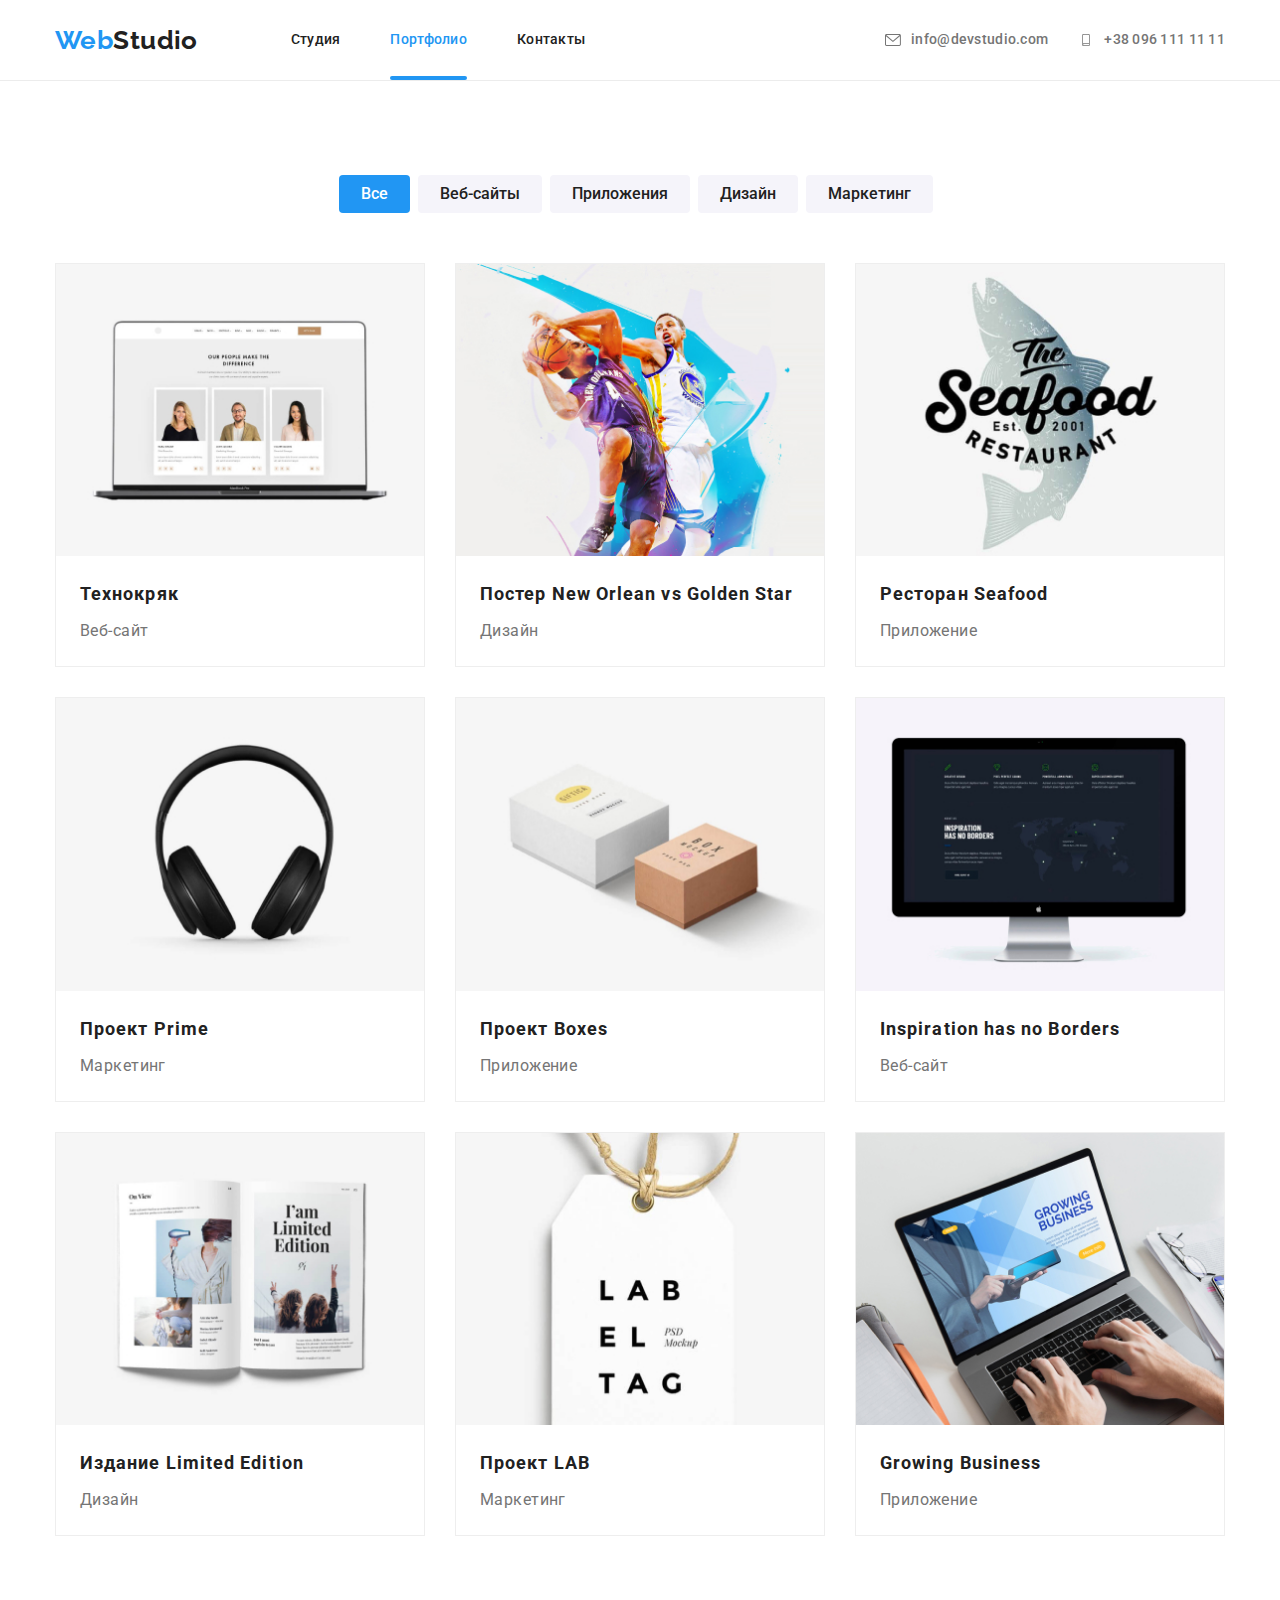
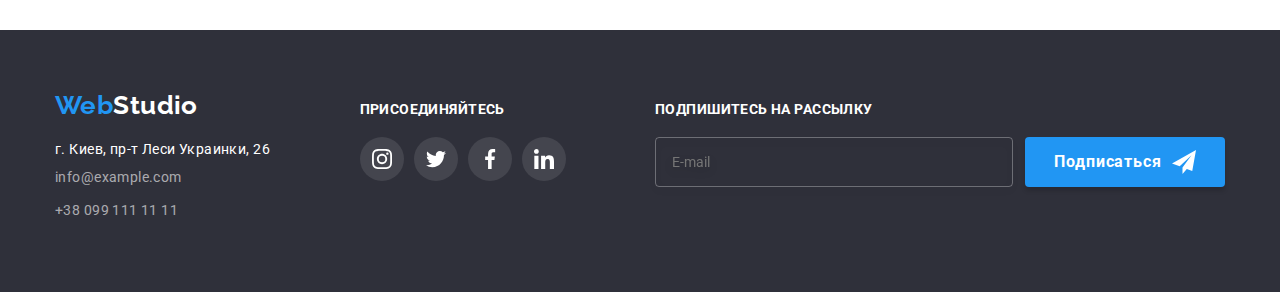
==== portfolio.html @ b84d230c "Initial commit" ====
<!DOCTYPE html>
<html lang="en">

<head>
    <meta charset="UTF-8">
    <meta http-equiv="X-UA-Compatible" content="IE=edge">
    <meta name="viewport" content="width=device-width, initial-scale=1.0">
    <title>Portfolio</title>
    <!-- fonts start -->
    <link rel="preconnect" href="https://fonts.googleapis.com">
    <link rel="preconnect" href="https://fonts.gstatic.com" crossorigin>
    <link
        href="https://fonts.googleapis.com/css2?family=Raleway:wght@700&family=Roboto:wght@400;500;700;900&display=swap"
        rel="stylesheet">
    <!-- fonts end -->
    <!-- normalize start -->
    <link rel="stylesheet" href="https://cdn.jsdelivr.net/npm/modern-normalize@1.1.0/modern-normalize.min.css">
    <!-- normalize end -->
    <!-- custom styles start -->
    <link rel="stylesheet" href="./css/styles.css">
    <!-- custom styles end -->
</head>

<body>
    <!-- Содержание -->
    <header class="header">
        <div class="container header-container">
            <!-- Section Header -->
            <nav class="header-nav">
                <a class="header-logo link" href="./index.html"><span class="logo-color">Web</span>Studio</a>
                <ul class="header-list list">
                    <li class="header-list-item">
                        <a class="header-link link" href="./index.html">Студия</a>
                    </li>
                    <li class="header-list-item">
                        <a class="header-link link current-link" href="./portfolio.html">Портфолио</a>
                    </li>
                    <li class="header-list-item">
                        <a class="header-link link" href="">Контакты</a>
                    </li>
                </ul>
            </nav>
            <ul class="header-group list">
                <li class="header-contact">

                    <a class="header-contact-link link" href="mailto:info@devstudio.com"><svg
                            class="header-contact-icon" width="16" height="12">
                            <use href="./images/icons.svg#icon-envelope"></use>
                        </svg>info@devstudio.com</a>
                </li>
                <li class="header-contact">

                    <a class="header-contact-link link" href="tel:+380961111111"><svg class="header-contact-icon"
                            width="16" height="12">
                            <use href="./images/icons.svg#icon-smartphone"></use>
                        </svg>+38 096 111 11 11</a>
                </li>
            </ul>
        </div>
    </header>
    <!-- Секция main -->
    <main>
        <!-- Cекция Portfolio -->
        <section class="filters section">
            <div class="container">
                <h1 class="visually-hidden">Portfolio</h1>
                <!-- Секция filters -->
                <ul class="buttons-list list">
                    <li class="buttons-list-item"><button class="filters-btn active" type="button">Все</button></li>
                    <li class="buttons-list-item"><button class="filters-btn" type="button">Веб-сайты</button></li>
                    <li class="buttons-list-item"><button class="filters-btn" type="button">Приложения</button></li>
                    <li class="buttons-list-item"><button class="filters-btn" type="button">Дизайн</button></li>
                    <li class="buttons-list-item"><button class="filters-btn" type="button">Маркетинг</button></li>
                </ul>
                <!-- Секция projects -->
                <ul class="projects-list list">
                    <li class="projects-list-item">
                        <a class="projects-list-link link" href="">
                            <div class="projects-overlay">
                                <img src="./images/projects/portfolio1.jpg" alt="Веб-сайт" width="370" height="294">
                                <p class="projects-desk">Ресурс предлагает комплексные предложения с разным уровнем
                                    функционала и сервисов. Все это позволит посетителю получить исчерпывающие
                                    сведения
                                    о компании или частном лице.</p>
                            </div>
                            <div class="projects-box-down">
                                <h2 class="projects-name">Технокряк</h2>
                                <p class="projects-status">Веб-сайт</p>
                            </div>
                        </a>
                    </li>

                    <li class="projects-list-item">
                        <a class="projects-list-link link" href="">
                            <div class="projects-overlay">
                                <img src="./images/projects/portfolio2.jpg" alt="Дизайн" width="370" height="294">
                                <p class="projects-desk">Ресурс предлагает комплексные предложения с разным уровнем
                                    функционала и сервисов. Все это позволит посетителю получить исчерпывающие
                                    сведения
                                    о компании или частном лице.</p>
                            </div>
                            <div class="projects-box-down">
                                <h2 class="projects-name">Постер New Orlean vs Golden Star</h2>
                                <p class="projects-status">Дизайн</p>
                            </div>
                        </a>
                    </li>

                    <li class="projects-list-item">
                        <a class="projects-list-link link" href="">
                            <div class="projects-overlay">
                                <img src="./images/projects/portfolio3.jpg" alt="Ресторан" width="370" height="294">
                                <p class="projects-desk">Ресурс предлагает комплексные предложения с разным уровнем
                                    функционала и сервисов. Все это позволит посетителю получить исчерпывающие
                                    сведения
                                    о компании или частном лице.</p>
                            </div>
                            <div class="projects-box-down">
                                <h2 class=" projects-name">Ресторан Seafood</h2>
                                <p class="projects-status">Приложение</p>
                            </div>
                        </a>
                    </li>

                    <li class="projects-list-item">
                        <a class="projects-list-link link" href="">
                            <div class="projects-overlay">
                                <img src="./images/projects/portfolio4.jpg" alt="Наушники" width="370" height="294">
                                <p class="projects-desk">Ресурс предлагает комплексные предложения с разным уровнем
                                    функционала и сервисов. Все это позволит посетителю получить исчерпывающие
                                    сведения
                                    о компании или частном лице.</p>
                            </div>


                            <div class="projects-box-down">
                                <h2 class="projects-name">Проект Prime</h2>
                                <p class="projects-status">Маркетинг</p>
                            </div>
                        </a>

                    </li>
                    <li class="projects-list-item">
                        <a class="projects-list-link link" href="">
                            <div class="projects-overlay">
                                <img src="./images/projects/portfolio5.jpg" alt="Коробки" width="370" height="294">
                                <p class="projects-desk">Ресурс предлагает комплексные предложения с разным уровнем
                                    функционала и сервисов. Все это позволит посетителю получить исчерпывающие
                                    сведения
                                    о компании или частном лице.</p>
                            </div>


                            <div class="projects-box-down">
                                <h2 class="projects-name">Проект Boxes</h2>
                                <p class="projects-status">Приложение</p>
                            </div>
                        </a>

                    </li>
                    <li class="projects-list-item">
                        <a class="projects-list-link link" href="">
                            <div class="projects-overlay">
                                <img src="./images/projects/portfolio6.jpg" alt="Компютер" width="370" height="294">
                                <p class="projects-desk">Ресурс предлагает комплексные предложения с разным уровнем
                                    функционала и сервисов. Все это позволит посетителю получить исчерпывающие
                                    сведения
                                    о компании или частном лице.</p>
                            </div>


                            <div class="projects-box-down">
                                <h2 class="projects-name">Inspiration has no Borders</h2>
                                <p class="projects-status">Веб-сайт</p>
                            </div>
                        </a>

                    </li>
                    <li class="projects-list-item">
                        <a class="projects-list-link link" href="">
                            <div class="projects-overlay">
                                <img src="./images/projects/portfolio7.jpg" alt="Книга" width="370" height="294">
                                <p class="projects-desk">Ресурс предлагает комплексные предложения с разным уровнем
                                    функционала и сервисов. Все это позволит посетителю получить исчерпывающие
                                    сведения
                                    о компании или частном лице.</p>
                            </div>


                            <div class="projects-box-down">
                                <h2 class="projects-name">Издание Limited Edition</h2>
                                <p class="projects-status">Дизайн</p>
                            </div>
                        </a>

                    </li>
                    <li class="projects-list-item">
                        <a class="projects-list-link link" href="">
                            <div class="projects-overlay">
                                <img src="./images/projects/portfolio8.jpg" alt="Бирка" width="370" height="294">
                                <p class="projects-desk">Ресурс предлагает комплексные предложения с разным уровнем
                                    функционала и сервисов. Все это позволит посетителю получить исчерпывающие
                                    сведения
                                    о компании или частном лице.</p>
                            </div>


                            <div class="projects-box-down">
                                <h2 class="projects-name">Проект LAB</h2>
                                <p class="projects-status">Маркетинг</p>
                            </div>
                        </a>

                    </li>
                    <li class="projects-list-item">
                        <a class="projects-list-link link" href="">
                            <div class="projects-overlay">
                                <img src="./images/projects/portfolio9.jpg" alt="Ноутбук" width="370" height="294">
                                <p class="projects-desk">Ресурс предлагает комплексные предложения с разным уровнем
                                    функционала и сервисов. Все это позволит посетителю получить исчерпывающие
                                    сведения
                                    о компании или частном лице.</p>
                            </div>


                            <div class="projects-box-down">
                                <h2 class="projects-name">Growing Business</h2>
                                <p class="projects-status">Приложение</p>
                            </div>
                        </a>

                    </li>
                </ul>
            </div>
        </section>
    </main>
    <!-- Секция footer -->
    <footer class="footer">
        <div class="container footer-list">
            <div class="footer-list-item">
                <a class="footer-logo link" href="./index.html"><span class="logo-color">Web</span>Studio</a>
                <address>
                    <ul class="footer-list-links list">
                        <li class="footer-list-item">
                            <a class="footer-adress link" href="https://goo.gl/maps/JT7rUwHt8HWeVjt79" target="_blank"
                                rel="noopener noreferrer">г.
                                Киев, пр-т Леси
                                Украинки, 26</a>
                        </li>
                        <li class="footer-list-item">
                            <a class="footer-link link" href="mailto:info@example.com">info@example.com</a>
                        </li>
                        <li class="footer-list-item">
                            <a class="footer-link link" href="tel:+380991111111">+38 099 111 11 11</a>
                        </li>
                    </ul>
                </address>
            </div>
            <div class="footer-list-connect">
                <h2 class="footer-title">присоединяйтесь</h2>
                <ul class="footer-social-list list">
                    <li class="footer-social-item">
                        <a class="footer-social-link link" href="" target="_blank" rel="noopener noreferrer"
                            aria-label="instagram">
                            <svg class="footer-icon" width="20" height="20">
                                <use href="./images/icons.svg#icon-instagram"></use>
                            </svg>
                        </a>
                    </li>
                    <li class="footer-social-item">
                        <a class="footer-social-link link" href="" target="_blank" rel="noopener noreferrer"
                            aria-label="instagram">
                            <svg class="footer-icon" width="20" height="20">
                                <use href="./images/icons.svg#icon-twitter"></use>
                            </svg>
                        </a>
                    </li>
                    <li class="footer-social-item">
                        <a class="footer-social-link link" href="" target="_blank" rel="noopener noreferrer"
                            aria-label="instagram">
                            <svg class="footer-icon" width="20" height="20">
                                <use href="./images/icons.svg#icon-facebook"></use>
                            </svg>
                        </a>
                    </li>
                    <li class="footer-social-item">
                        <a class="footer-social-link link" href="" target="_blank" rel="noopener noreferrer"
                            aria-label="instagram">
                            <svg class="footer-icon" width="20" height="20">
                                <use href="./images/icons.svg#icon-linkedin"></use>
                            </svg>
                        </a>
                    </li>
                </ul>
            </div>
            <div class="footer-subscription">
                <h2 class="footer-title">Подпишитесь на рассылку</h2>
                <form class="footer-subscription-item">
                    <input class="footer-subscription-mail" type="email" name="email" placeholder="E-mail" />
                    <button class="title-btn" type="submit">Подписаться
                        <svg class="footer-icon" width="24" height="24">
                            <use href="./images/icons.svg#icon-tg"></use>
                        </svg>
                    </button>
                </form>
            </div>
        </div>
    </footer>

</body>

</html>
---- css/styles.css ----
:root {
  /* fonts */
  --main-font: "Roboto";
  --secondary-font: "Raleway";
  /* text colors */
  --accent-txt-cl: #2196f3;
  --main-light-theme: #212121;
  --second-light-theme: #757575;
  --main-dark-theme: #ffffff;
  --btn-change: #188ce8;
  /* bg-colors */
  --bg-buttons: #afb1b8;
  /* others */
  --items: 3;
  --indent: 30px;
  /* animations */
  --anim-slow: 250ms cubic-bezier(0.4, 0, 0.2, 1);
}

body {
  font-family: var(--main-font), sans-serif;
  font-size: 14px;
  color: var(--main-light-theme);
  background-color: var(--main-dark-theme);
  letter-spacing: 0.03em;
}

/* reset */
h1,
h2,
h3,
h4,
p {
  margin: 0;
}

img {
  display: block;
  max-width: 100%;
  height: auto;
}

/* common styles start */
.no-scroll {
  overflow: hidden;
}

.container {
  width: 1200px;
  padding-left: 15px;
  padding-right: 15px;
  margin-right: auto;
  margin-left: auto;
}

.section {
  padding: 94px 0;
}

.link {
  text-decoration: none;
  color: currentColor;
}

.list {
  list-style: none;
  margin: 0;
  padding: 0;
}

.card-set {
  display: flex;
  flex-wrap: wrap;
  margin: calc((-1 * var(--indent)) / 2);
}

.card-set-item {
  flex-basis: calc((100% - var(--indent) * var(--items))) / var(--items);
  margin: calc(var(--indent) / 2);
}

/* Секция header */

.header {
  box-sizing: border-box;
  border-bottom: 1px solid #ececec;
}

.header-nav {
  display: flex;
  align-items: center;
}

.header-list {
  display: flex;
}

.header-container {
  display: flex;
  align-items: center;
}

.header-group {
  display: flex;
  margin-left: auto;
}

.header-list-item:not(:last-child) {
  margin-right: 50px;
}

.header-link {
  display: block;
  padding-top: 32px;
  padding-bottom: 32px;
  font-weight: 500;
  font-size: 14px;
  line-height: 1.14;
  letter-spacing: 0.02em;
  color: var(--main-light-theme);

  transition: color var(--anim-slow);
}

.current-link {
  position: relative;
  display: flex;
  align-items: center;
  color: var(--accent-txt-cl);
}

.current-link::after {
  content: "";
  position: absolute;
  bottom: 0;
  left: 0;
  width: 100%;
  height: 4px;
  display: inline-block;
  margin-right: 10px;
  color: var(--accent-txt-cl);
  background-color: var(--accent-txt-cl);
  border-radius: 2px;
}

.header-link:hover,
.header-link:focus {
  color: var(--accent-txt-cl);
}

.header-contact {
  font-weight: 500;
  font-size: 14px;
  line-height: 1.14;
  letter-spacing: 0.02em;
}

.header-contact:not(:last-child) {
  margin-right: 30px;
}

.header-contact-link {
  display: flex;
  align-items: center;
  color: var(--second-light-theme);

  transition: color var(--anim-slow);
}

.header-contact-link:hover,
.header-contact-link:focus {
  color: var(--accent-txt-cl);
}

.header-contact-icon {
  fill: currentColor;
  margin-right: 10px;
}

/* Секция orders */

.orders {
  max-width: 1600px;
  margin-left: auto;
  margin-right: auto;
  background-image: linear-gradient(
      to right,
      rgba(47, 48, 58, 0.4),
      rgba(47, 48, 58, 0.4)
    ),
    url(../images/orders/orders-bg.jpg);
  background-repeat: no-repeat;
  background-position: center;
  background-size: cover;
  background-color: rgba(47, 48, 58, 0.4);
  padding: 200px 0;
  text-align: center;
}

.containers-orders {
  display: flex;
  flex-direction: column;
  align-items: center;
}

.orders-title {
  width: 696px;
  margin-bottom: 30px;
  margin-right: auto;
  margin-left: auto;
  font-weight: 900;
  font-size: 44px;
  line-height: 1.36;
  text-align: center;
  letter-spacing: 0.06em;
  text-transform: uppercase;
  color: var(--main-dark-theme);
}

.title-btn {
  display: flex;
  align-items: center;
  justify-content: center;
  gap: 10px;
  width: 200px;
  height: 50px;
  font-weight: 700;
  font-size: 16px;
  line-height: 1.88;
  letter-spacing: 0.06em;
  color: var(--main-dark-theme);
  background-color: var(--accent-txt-cl);
  box-shadow: 0px 4px 4px rgba(0, 0, 0, 0.15);
  border-radius: 4px;
  cursor: pointer;
  border: none;

  transition: background-color var(--anim-slow);
}

.title-btn:hover,
.title-btn:focus {
  background-color: var(--btn-change);
}

/* Секция  peculiarities */

.peculiarities-list {
  display: flex;
  align-items: center;
}

.peculiarities-list-item {
  width: 270px;
}

.peculiarities-list-item:not(:last-child) {
  margin-right: 30px;
}

.peculiarities-list-icon {
  display: flex;
  align-items: center;
  justify-content: center;
  margin-bottom: 30px;
  height: 120px;

  background-color: #f5f4fa;
  border-radius: 4px;
}

.peculiarities-title {
  margin-bottom: 10px;
}

.visually-hidden {
  position: absolute;
  width: 1px;
  height: 1px;
  margin: -1px;
  border: 0;
  padding: 0;

  white-space: nowrap;
  clip-path: inset(100%);
  clip: rect(0 0 0 0);
  overflow: hidden;
}

.peculiarities-title {
  font-weight: 700;
  font-size: 14px;
  line-height: 1.14;
  text-transform: uppercase;
  color: var(--main-light-theme);
}

.peculiarities-text {
  font-size: 14px;
  line-height: 1.71;
  color: var(--second-light-theme);
}

/* Секция about */

.about {
  padding-top: 0;
}

.about-list-item {
  position: relative;
}

.section-title {
  font-size: 36px;
  line-height: 1.16;
  text-align: center;
  color: var(--main-light-theme);
  margin-bottom: 50px;
}

.about-overlay {
  width: 100%;
  position: absolute;
  bottom: 0;
  left: 0;
  display: flex;
  justify-content: center;
  background-color: rgba(47, 48, 58, 0.8);
}

.about-desk {
  padding: 27px 82px;
  font-weight: 700;
  line-height: 1.14;
  text-transform: uppercase;
  color: var(--main-dark-theme);
}

/* Секция team */

.team {
  background-color: #f5f4fa;
}

.team-title {
  margin-bottom: 50px;
}

.team-list-item {
  background-color: var(--main-dark-theme);
  box-shadow: 0px 1px 3px rgba(0, 0, 0, 0.12), 0px 1px 1px rgba(0, 0, 0, 0.14),
    0px 2px 1px rgba(0, 0, 0, 0.2);
  border-radius: 0px 0px 4px 4px;
}

.team-box {
  padding: 30px 0;
}

.team-name {
  font-weight: 500;
  font-size: 16px;
  line-height: 1.18;
  text-align: center;
  color: var(--main-light-theme);
  margin-bottom: 10px;
}

.team-jobtitle {
  font-size: 16px;
  line-height: 1.18;
  text-align: center;
  color: var(--second-light-theme);
  margin-bottom: 16px;
}

.team-social-link {
  display: flex;
  align-items: center;
  justify-content: center;
  width: 44px;
  height: 44px;
  background-color: var(--main-dark-theme);
  border-radius: 50%;
  color: var(--bg-buttons);

  transition: color var(--anim-slow), background-color var(--anim-slow);
}

.team-social-link:hover,
.team-social-link:focus {
  color: var(--main-dark-theme);
  background-color: var(--btn-change);
}

.team-icon {
  fill: currentColor;
}

.team-social-list {
  display: flex;
  align-items: center;
  justify-content: center;
  gap: 10px;
}

/* Section clients */

.clients-title {
  margin-bottom: 50px;
}

.clients-list {
  display: flex;
  align-items: center;
  justify-content: center;
  gap: 30px;
}

.clients-list-link {
  display: flex;
  align-items: center;
  justify-content: center;
  box-sizing: border-box;
  width: 170px;
  height: 92px;
  left: 415px;
  top: 2493px;
  border: 1px solid var(--bg-buttons);
  border-radius: 4px;
  color: var(--bg-buttons);

  transition: color var(--anim-slow), border var(--anim-slow);
}

.clients-list-link:hover,
.clients-list-link:focus {
  color: var(--btn-change);
  border: 1px solid var(--btn-change);
}

.clients-list-icon {
  fill: currentColor;
}

/* Секция footer */

.footer {
  padding: 60px 0;
  background-color: #2f303a;
}

.footer-adress {
  font-style: normal;
  font-weight: 400;
  font-size: 14px;
  line-height: 1.71px;
  color: var(--main-dark-theme);
}

.footer-logo {
  margin-bottom: 20px;
  display: block;
}

.footer-list-item:not(:last-child) {
  margin-bottom: 9px;
}

.footer-link {
  font-style: normal;
  font-size: 14px;
  line-height: 1.71;
  color: rgba(255, 255, 255, 0.6);

  transition: color var(--anim-slow);
}

.footer-link:hover,
.footer-link:focus {
  color: var(--accent-txt-cl);
}

.footer-title {
  font-weight: 700;
  font-size: 14px;
  line-height: 16px;
  letter-spacing: 0.03em;
  text-transform: uppercase;
  color: var(--main-dark-theme);
  margin-bottom: 20px;
}

.footer-social-link {
  display: flex;
  align-items: center;
  justify-content: center;
  width: 44px;
  height: 44px;
  background-color: rgba(255, 255, 255, 0.1);
  border-radius: 50%;
  color: var(--main-dark-theme);

  transition: background-color var(--anim-slow);
}

.footer-social-link:hover,
.footer-social-link:focus {
  color: var(--main-dark-theme);
  background-color: var(--btn-change);
}

.footer-icon {
  fill: currentColor;
}

.footer-social-list {
  display: flex;
  align-items: center;
  justify-content: center;
  gap: 10px;
}

.footer-list {
  display: flex;
  align-items: baseline;
  justify-content: space-between;
  gap: 70px;
}

.footer-subscription {
  width: 570px;
  height: 86px;
}

.footer-subscription-item {
  display: flex;
  align-items: center;
  justify-content: center;
  gap: 12px;
}

.footer-subscription-mail {
  width: 358px;
  height: 50px;
  padding-left: 16px;
  color: rgba(255, 255, 255, 0.6);
  border: 1px solid rgba(255, 255, 255, 0.3);
  filter: drop-shadow(0px 4px 4px rgba(0, 0, 0, 0.15));
  border-radius: 4px;
  background-color: transparent;
  cursor: pointer;
}

.footer-subscription-btn {
  display: flex;
  align-items: center;
  text-align: center;
  justify-content: center;
  gap: 10px;
  width: 200px;
  height: 50px;
  font-weight: 700;
  font-size: 16px;
  line-height: 1.88;
  letter-spacing: 0.06em;
  border: none;
  color: var(--main-dark-theme);
  background-color: var(--accent-txt-cl);
  box-shadow: 0px 4px 4px rgba(0, 0, 0, 0.15);
  border-radius: 4px;
  cursor: pointer;

  transition: background-color var(--anim-slow);
}

.footer-subscription-btn:hover,
.footer-subscription-btn:focus {
  background-color: var(--btn-change);
}

/* Section portfolio */

.buttons-list {
  display: flex;
  justify-content: center;
  margin-bottom: 50px;
}

.buttons-list-item {
  margin-right: 8px;
}

.filters-btn {
  font-family: inherit;
  font-weight: 500;
  font-size: 16px;
  line-height: 1.62;
  text-align: center;
  color: var(--main-light-theme);
  background-color: #f5f4fa;
  border-radius: 4px;
  border: none;
  cursor: pointer;
  padding: 6px 22px;
  transition: color var(--anim-slow), background-color var(--anim-slow),
    drop-shadow var(--anim-slow);
}

.filters-btn:active {
  background-color: var(--main-dark-theme);
}

.filters-btn:hover,
.filters-btn:focus {
  color: var(--main-dark-theme);
  background-color: var(--accent-txt-cl);
  filter: drop-shadow(0px 4px 4px rgba(0, 0, 0, 0.25));
}

.filters-btn.active {
  color: var(--main-dark-theme);
  background-color: var(--accent-txt-cl);
}

.filters-btn:current {
  color: var(--main-dark-theme);
}

/* Section projects */

.projects-list {
  display: flex;
  flex-wrap: wrap;
  margin-bottom: -30px;
  margin-right: -30px;
}

.projects-list-item {
  margin-bottom: 30px;
  margin-right: 30px;
  width: calc((100% - 90px) / 3);
  box-sizing: border-box;
  border: 1px solid #eeeeee;
}

.projects-list-link {
  transition: box-shadow var(--anim-slow);
}

.projects-overlay {
  position: relative;
  overflow: hidden;
}

.projects-desk {
  position: absolute;
  padding: 63px 24px;
  font-weight: 400;
  font-size: 18px;
  line-height: 1.56;
  color: var(--main-dark-theme);

  top: 0;
  left: 0;

  width: 100%;
  display: flex;
  align-items: center;
  justify-content: center;

  background-color: rgba(33, 150, 243, 0.9);

  transform: translateY(100%);

  transition: transform var(--anim-slow);
}

.projects-list-link:hover .projects-desk {
  transform: translateY(0);
}

.projects-list-link:hover,
.projects-list-link:focus {
  box-shadow: 0px 1px 1px rgba(0, 0, 0, 0.12), 0px 4px 4px rgba(0, 0, 0, 0.06),
    1px 4px 6px rgba(0, 0, 0, 0.16);
}

.projects-box-down {
  padding: 20px 24px;
}

.projects-name {
  width: 322px;
  font-size: 18px;
  line-height: 2;
  letter-spacing: 0.06em;
  color: var(--main-light-theme);
  margin-bottom: 4px;
}

.projects-status {
  width: 322px;
  font-size: 16px;
  line-height: 1.88;
  color: var(--second-light-theme);
}

/* Header logo */

.header-logo {
  font-family: var(--secondary-font);
  font-weight: 700;
  font-size: 26px;
  line-height: 1.19;
  color: var(--main-light-theme);
  margin-right: 93px;
}

.logo-color {
  color: var(--accent-txt-cl);
}

/* Footer logo */

.footer-logo {
  font-family: var(--secondary-font);
  font-weight: 700;
  font-size: 26px;
  line-height: 1.19;
  color: var(--main-dark-theme);
}

.backdrop {
  position: fixed;
  top: 0;
  left: 0;
  width: 100%;
  height: 100%;
  background-color: rgba(0, 0, 0, 0.2);
  opacity: 1;
  visibility: visible;
  pointer-events: initial;
  transition: opacity var(--anim-slow), visibility var(--anim-slow);
}

.backdrop.is-hidden {
  opacity: 0;
  visibility: hidden;
  pointer-events: none;
}

.modal {
  position: absolute;
  top: 50%;
  left: 50%;
  transform: translate(-50%, -50%);
  width: 528px;
  height: 581px;

  padding: 40px 40px;

  background-color: var(--main-dark-theme);
  box-shadow: 0px 1px 3px rgba(0, 0, 0, 0.12), 0px 1px 1px rgba(0, 0, 0, 0.14),
    0px 2px 1px rgba(0, 0, 0, 0.2);
  border-radius: 4px;
}

.modal-close-btn {
  position: absolute;
  display: flex;
  align-items: center;
  justify-content: center;
  top: 8px;
  right: 8px;
  width: 30px;
  height: 30px;
  border-radius: 50%;
  border: 1px solid rgba(0, 0, 0, 0.1);
  background-color: var(--main-dark-theme);
  cursor: pointer;
}

.modal-close-btn:hover,
.modal-close-btn:focus {
  fill: var(--btn-change);
}

.modal-strong {
  font-weight: 700;
  font-size: 20px;
  line-height: 23px;
  text-align: center;
  color: var(--main-light-theme);
  margin-bottom: 12px;
}

.modal-registr {
  display: flex;
  flex-direction: column;
}

.modal-form {
}

.modal-form-label {
  display: flex;
  flex-direction: column;
  gap: 4px;
}

.modal-form-label:not(:last-child) {
  margin-bottom: 10px;
}

.modal-form-text {
  font-size: 12px;
  line-height: calc(14 / 12);
  letter-spacing: 0.01em;
  color: #757575;
}

.form-input {
  position: relative;
  border: 1px solid rgba(33, 33, 33, 0.2);
  border-radius: 4px;
  height: 40px;
  padding-left: 42px;
  cursor: pointer;
}

.form-input:focus,
.modal-textarea:focus {
  outline: 1px solid var(--btn-change);
}

.form-input:focus + .form-input-icon {
  fill: var(--btn-change);
}

.form-input-icon {
  position: absolute;
  margin-top: 29px;
  margin-left: 12px;
}

.modal-textarea {
  padding: 12px 16px;
  font-weight: 400;
  font-size: 12px;
  line-height: calc(14 / 12);
  letter-spacing: 0.01em;
  border: 1px solid rgba(33, 33, 33, 0.2);
  border-radius: 4px;
  resize: none;
  cursor: pointer;
}

.modal-textarea:focus {
}

.modal-textarea::placeholder {
  color: rgba(117, 117, 117, 0.5);
}

.form-checkbox {
  display: flex;
  align-items: center;
  justify-content: center;
  gap: 7px;
  margin-bottom: 30px;
  cursor: pointer;
}

.form-checkbox-item:checked + .form-checkbox-custom {
  background-color: var(--btn-change);
  background: #2196f3;
  border: 2px solid #2196f3;
  transition: background-color var(--anim-slow);
}

.form-checkbox-custom {
  display: inline-flex;
  align-items: center;
  justify-content: center;
  width: 16px;
  height: 15px;
  border: 2px solid #212121;

  border-radius: 2px;
}

.form-checkbox-icon {
  fill: var(--main-dark-theme);
}

.checkbox-text {
  font-size: 14px;
  line-height: 1.71;
  color: var(--second-light-theme);
}

.checkbox-agreement {
  color: var(--accent-txt-cl);
}

.modal-send-btn {
  margin-left: auto;
  margin-right: auto;
}
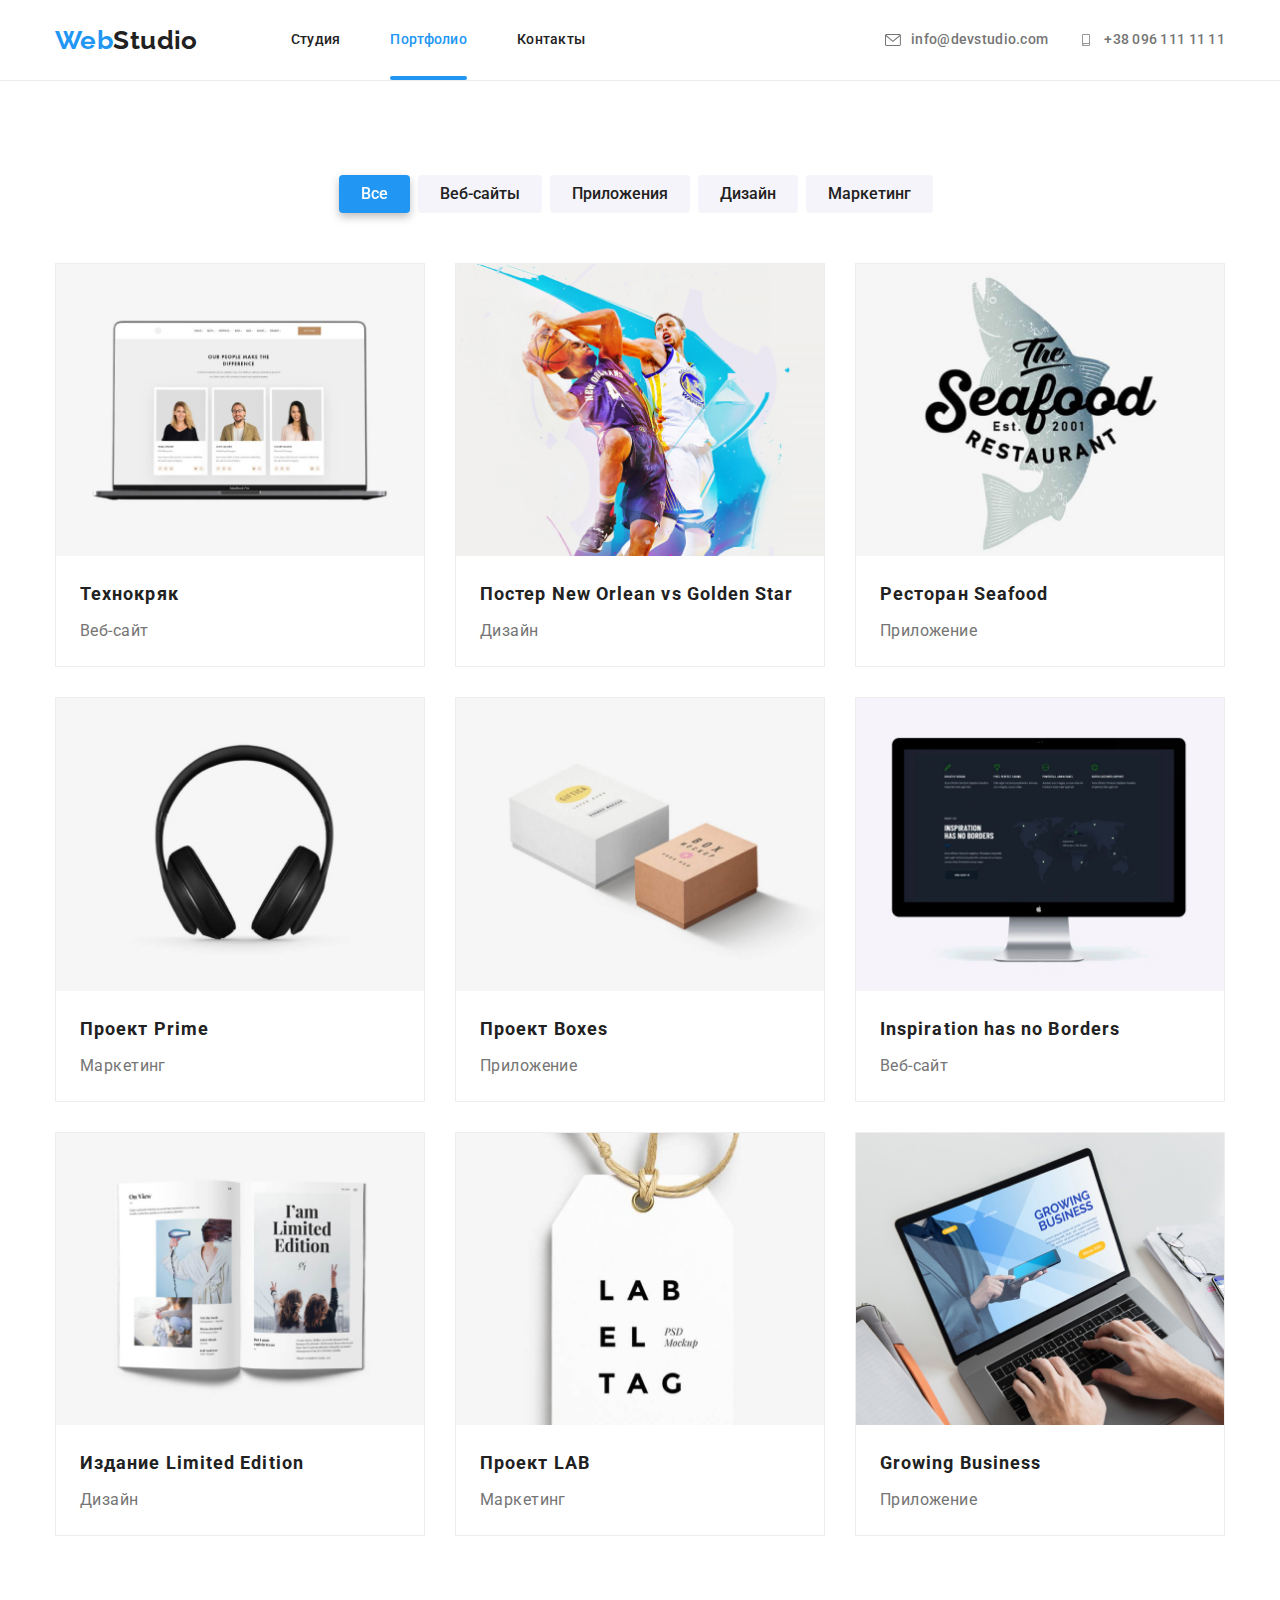
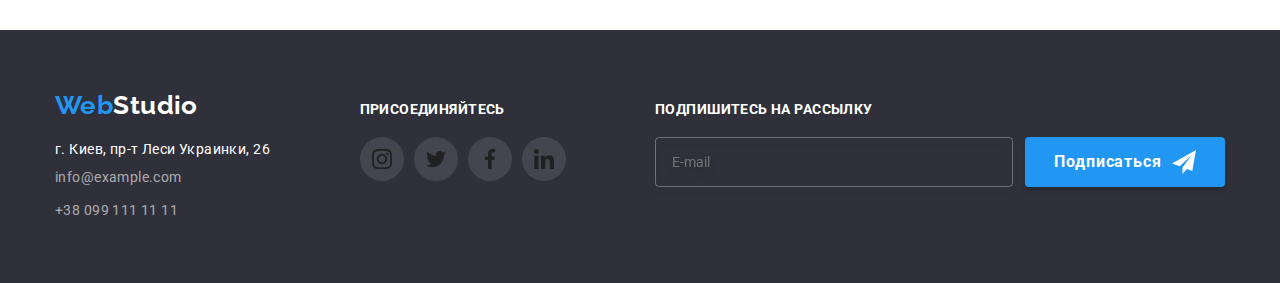
==== commit e9703a3c: "add first changes" ====
--- a/portfolio.html
+++ b/portfolio.html
@@ -17,6 +17,7 @@
     <link rel="stylesheet" href="https://cdn.jsdelivr.net/npm/modern-normalize@1.1.0/modern-normalize.min.css">
     <!-- normalize end -->
     <!-- custom styles start -->
+    <link rel="stylesheet" href="./css/main.min.css">
     <link rel="stylesheet" href="./css/styles.css">
     <!-- custom styles end -->
 </head>
@@ -24,34 +25,33 @@
 <body>
     <!-- Содержание -->
     <header class="header">
-        <div class="container header-container">
+        <div class="container header__container">
             <!-- Section Header -->
-            <nav class="header-nav">
-                <a class="header-logo link" href="./index.html"><span class="logo-color">Web</span>Studio</a>
-                <ul class="header-list list">
-                    <li class="header-list-item">
-                        <a class="header-link link" href="./index.html">Студия</a>
-                    </li>
-                    <li class="header-list-item">
-                        <a class="header-link link current-link" href="./portfolio.html">Портфолио</a>
-                    </li>
-                    <li class="header-list-item">
-                        <a class="header-link link" href="">Контакты</a>
+            <nav class="header__nav">
+                <a class="logo--header link" href="./index.html"><span class="logo__color">Web</span>Studio</a>
+                <ul class="header__list list">
+                    <li class="header__item">
+                        <a class="header__link link" href="./index.html">Студия</a>
+                    </li>
+                    <li class="header__item">
+                        <a class="header__link link current__link" href="./portfolio.html">Портфолио</a>
+                    </li>
+                    <li class="header__item">
+                        <a class="header__link link" href="">Контакты</a>
                     </li>
                 </ul>
             </nav>
-            <ul class="header-group list">
-                <li class="header-contact">
-
-                    <a class="header-contact-link link" href="mailto:info@devstudio.com"><svg
-                            class="header-contact-icon" width="16" height="12">
+            <ul class="contact__group list">
+                <li class="contact__item">
+                    <a class="contact__link link" href="mailto:info@devstudio.com"><svg class="contact__icon" width="16"
+                            height="12">
                             <use href="./images/icons.svg#icon-envelope"></use>
                         </svg>info@devstudio.com</a>
                 </li>
-                <li class="header-contact">
-
-                    <a class="header-contact-link link" href="tel:+380961111111"><svg class="header-contact-icon"
-                            width="16" height="12">
+                <li class="contact__item">
+
+                    <a class="contact__link link" href="tel:+380961111111"><svg class="contact__icon" width="16"
+                            height="12">
                             <use href="./images/icons.svg#icon-smartphone"></use>
                         </svg>+38 096 111 11 11</a>
                 </li>
@@ -61,171 +61,171 @@
     <!-- Секция main -->
     <main>
         <!-- Cекция Portfolio -->
-        <section class="filters section">
+        <section class="portfolio section">
             <div class="container">
                 <h1 class="visually-hidden">Portfolio</h1>
                 <!-- Секция filters -->
-                <ul class="buttons-list list">
-                    <li class="buttons-list-item"><button class="filters-btn active" type="button">Все</button></li>
-                    <li class="buttons-list-item"><button class="filters-btn" type="button">Веб-сайты</button></li>
-                    <li class="buttons-list-item"><button class="filters-btn" type="button">Приложения</button></li>
-                    <li class="buttons-list-item"><button class="filters-btn" type="button">Дизайн</button></li>
-                    <li class="buttons-list-item"><button class="filters-btn" type="button">Маркетинг</button></li>
+                <ul class="buttons__list list">
+                    <li class="buttons__item"><button class="filters__btn active" type="button">Все</button></li>
+                    <li class="buttons__item"><button class="filters__btn" type="button">Веб-сайты</button></li>
+                    <li class="buttons__item"><button class="filters__btn" type="button">Приложения</button></li>
+                    <li class="buttons__item"><button class="filters__btn" type="button">Дизайн</button></li>
+                    <li class="buttons__item"><button class="filters__btn" type="button">Маркетинг</button></li>
                 </ul>
                 <!-- Секция projects -->
-                <ul class="projects-list list">
-                    <li class="projects-list-item">
-                        <a class="projects-list-link link" href="">
-                            <div class="projects-overlay">
+                <ul class="projects__list list">
+                    <li class="projects__item">
+                        <a class="projects__link link" href="">
+                            <div class="projects__overlay">
                                 <img src="./images/projects/portfolio1.jpg" alt="Веб-сайт" width="370" height="294">
-                                <p class="projects-desk">Ресурс предлагает комплексные предложения с разным уровнем
-                                    функционала и сервисов. Все это позволит посетителю получить исчерпывающие
-                                    сведения
-                                    о компании или частном лице.</p>
-                            </div>
-                            <div class="projects-box-down">
-                                <h2 class="projects-name">Технокряк</h2>
-                                <p class="projects-status">Веб-сайт</p>
-                            </div>
-                        </a>
-                    </li>
-
-                    <li class="projects-list-item">
-                        <a class="projects-list-link link" href="">
-                            <div class="projects-overlay">
+                                <p class="projects__desk">Ресурс предлагает комплексные предложения с разным уровнем
+                                    функционала и сервисов. Все это позволит посетителю получить исчерпывающие
+                                    сведения
+                                    о компании или частном лице.</p>
+                            </div>
+                            <div class="projects__box-down">
+                                <h2 class="projects__name">Технокряк</h2>
+                                <p class="projects__status">Веб-сайт</p>
+                            </div>
+                        </a>
+                    </li>
+
+                    <li class="projects__item">
+                        <a class="projects__link link" href="">
+                            <div class="projects__overlay">
                                 <img src="./images/projects/portfolio2.jpg" alt="Дизайн" width="370" height="294">
-                                <p class="projects-desk">Ресурс предлагает комплексные предложения с разным уровнем
-                                    функционала и сервисов. Все это позволит посетителю получить исчерпывающие
-                                    сведения
-                                    о компании или частном лице.</p>
-                            </div>
-                            <div class="projects-box-down">
-                                <h2 class="projects-name">Постер New Orlean vs Golden Star</h2>
-                                <p class="projects-status">Дизайн</p>
-                            </div>
-                        </a>
-                    </li>
-
-                    <li class="projects-list-item">
-                        <a class="projects-list-link link" href="">
-                            <div class="projects-overlay">
+                                <p class="projects__desk">Ресурс предлагает комплексные предложения с разным уровнем
+                                    функционала и сервисов. Все это позволит посетителю получить исчерпывающие
+                                    сведения
+                                    о компании или частном лице.</p>
+                            </div>
+                            <div class="projects__box-down">
+                                <h2 class="projects__name">Постер New Orlean vs Golden Star</h2>
+                                <p class="projects__status">Дизайн</p>
+                            </div>
+                        </a>
+                    </li>
+
+                    <li class="projects__item">
+                        <a class="projects__link link" href="">
+                            <div class="projects__overlay">
                                 <img src="./images/projects/portfolio3.jpg" alt="Ресторан" width="370" height="294">
-                                <p class="projects-desk">Ресурс предлагает комплексные предложения с разным уровнем
-                                    функционала и сервисов. Все это позволит посетителю получить исчерпывающие
-                                    сведения
-                                    о компании или частном лице.</p>
-                            </div>
-                            <div class="projects-box-down">
-                                <h2 class=" projects-name">Ресторан Seafood</h2>
-                                <p class="projects-status">Приложение</p>
-                            </div>
-                        </a>
-                    </li>
-
-                    <li class="projects-list-item">
-                        <a class="projects-list-link link" href="">
-                            <div class="projects-overlay">
+                                <p class="projects__desk">Ресурс предлагает комплексные предложения с разным уровнем
+                                    функционала и сервисов. Все это позволит посетителю получить исчерпывающие
+                                    сведения
+                                    о компании или частном лице.</p>
+                            </div>
+                            <div class="projects__box-down">
+                                <h2 class=" projects__name">Ресторан Seafood</h2>
+                                <p class="projects__status">Приложение</p>
+                            </div>
+                        </a>
+                    </li>
+
+                    <li class="projects__item">
+                        <a class="projects__link link" href="">
+                            <div class="projects__overlay">
                                 <img src="./images/projects/portfolio4.jpg" alt="Наушники" width="370" height="294">
-                                <p class="projects-desk">Ресурс предлагает комплексные предложения с разным уровнем
-                                    функционала и сервисов. Все это позволит посетителю получить исчерпывающие
-                                    сведения
-                                    о компании или частном лице.</p>
-                            </div>
-
-
-                            <div class="projects-box-down">
-                                <h2 class="projects-name">Проект Prime</h2>
-                                <p class="projects-status">Маркетинг</p>
-                            </div>
-                        </a>
-
-                    </li>
-                    <li class="projects-list-item">
-                        <a class="projects-list-link link" href="">
-                            <div class="projects-overlay">
+                                <p class="projects__desk">Ресурс предлагает комплексные предложения с разным уровнем
+                                    функционала и сервисов. Все это позволит посетителю получить исчерпывающие
+                                    сведения
+                                    о компании или частном лице.</p>
+                            </div>
+
+
+                            <div class="projects__box-down">
+                                <h2 class="projects__name">Проект Prime</h2>
+                                <p class="projects__status">Маркетинг</p>
+                            </div>
+                        </a>
+
+                    </li>
+                    <li class="projects__item">
+                        <a class="projects__link link" href="">
+                            <div class="projects__overlay">
                                 <img src="./images/projects/portfolio5.jpg" alt="Коробки" width="370" height="294">
-                                <p class="projects-desk">Ресурс предлагает комплексные предложения с разным уровнем
-                                    функционала и сервисов. Все это позволит посетителю получить исчерпывающие
-                                    сведения
-                                    о компании или частном лице.</p>
-                            </div>
-
-
-                            <div class="projects-box-down">
-                                <h2 class="projects-name">Проект Boxes</h2>
-                                <p class="projects-status">Приложение</p>
-                            </div>
-                        </a>
-
-                    </li>
-                    <li class="projects-list-item">
-                        <a class="projects-list-link link" href="">
-                            <div class="projects-overlay">
+                                <p class="projects__desk">Ресурс предлагает комплексные предложения с разным уровнем
+                                    функционала и сервисов. Все это позволит посетителю получить исчерпывающие
+                                    сведения
+                                    о компании или частном лице.</p>
+                            </div>
+
+
+                            <div class="projects__box-down">
+                                <h2 class="projects__name">Проект Boxes</h2>
+                                <p class="projects__status">Приложение</p>
+                            </div>
+                        </a>
+
+                    </li>
+                    <li class="projects__item">
+                        <a class="projects__link link" href="">
+                            <div class="projects__overlay">
                                 <img src="./images/projects/portfolio6.jpg" alt="Компютер" width="370" height="294">
-                                <p class="projects-desk">Ресурс предлагает комплексные предложения с разным уровнем
-                                    функционала и сервисов. Все это позволит посетителю получить исчерпывающие
-                                    сведения
-                                    о компании или частном лице.</p>
-                            </div>
-
-
-                            <div class="projects-box-down">
-                                <h2 class="projects-name">Inspiration has no Borders</h2>
-                                <p class="projects-status">Веб-сайт</p>
-                            </div>
-                        </a>
-
-                    </li>
-                    <li class="projects-list-item">
-                        <a class="projects-list-link link" href="">
-                            <div class="projects-overlay">
+                                <p class="projects__desk">Ресурс предлагает комплексные предложения с разным уровнем
+                                    функционала и сервисов. Все это позволит посетителю получить исчерпывающие
+                                    сведения
+                                    о компании или частном лице.</p>
+                            </div>
+
+
+                            <div class="projects__box-down">
+                                <h2 class="projects__name">Inspiration has no Borders</h2>
+                                <p class="projects__status">Веб-сайт</p>
+                            </div>
+                        </a>
+
+                    </li>
+                    <li class="projects__item">
+                        <a class="projects__link link" href="">
+                            <div class="projects__overlay">
                                 <img src="./images/projects/portfolio7.jpg" alt="Книга" width="370" height="294">
-                                <p class="projects-desk">Ресурс предлагает комплексные предложения с разным уровнем
-                                    функционала и сервисов. Все это позволит посетителю получить исчерпывающие
-                                    сведения
-                                    о компании или частном лице.</p>
-                            </div>
-
-
-                            <div class="projects-box-down">
-                                <h2 class="projects-name">Издание Limited Edition</h2>
-                                <p class="projects-status">Дизайн</p>
-                            </div>
-                        </a>
-
-                    </li>
-                    <li class="projects-list-item">
-                        <a class="projects-list-link link" href="">
-                            <div class="projects-overlay">
+                                <p class="projects__desk">Ресурс предлагает комплексные предложения с разным уровнем
+                                    функционала и сервисов. Все это позволит посетителю получить исчерпывающие
+                                    сведения
+                                    о компании или частном лице.</p>
+                            </div>
+
+
+                            <div class="projects__box-down">
+                                <h2 class="projects__name">Издание Limited Edition</h2>
+                                <p class="projects__status">Дизайн</p>
+                            </div>
+                        </a>
+
+                    </li>
+                    <li class="projects__item">
+                        <a class="projects__link link" href="">
+                            <div class="projects__overlay">
                                 <img src="./images/projects/portfolio8.jpg" alt="Бирка" width="370" height="294">
-                                <p class="projects-desk">Ресурс предлагает комплексные предложения с разным уровнем
-                                    функционала и сервисов. Все это позволит посетителю получить исчерпывающие
-                                    сведения
-                                    о компании или частном лице.</p>
-                            </div>
-
-
-                            <div class="projects-box-down">
-                                <h2 class="projects-name">Проект LAB</h2>
-                                <p class="projects-status">Маркетинг</p>
-                            </div>
-                        </a>
-
-                    </li>
-                    <li class="projects-list-item">
-                        <a class="projects-list-link link" href="">
-                            <div class="projects-overlay">
+                                <p class="projects__desk">Ресурс предлагает комплексные предложения с разным уровнем
+                                    функционала и сервисов. Все это позволит посетителю получить исчерпывающие
+                                    сведения
+                                    о компании или частном лице.</p>
+                            </div>
+
+
+                            <div class="projects__box-down">
+                                <h2 class="projects__name">Проект LAB</h2>
+                                <p class="projects__status">Маркетинг</p>
+                            </div>
+                        </a>
+
+                    </li>
+                    <li class="projects__item">
+                        <a class="projects__link link" href="">
+                            <div class="projects__overlay">
                                 <img src="./images/projects/portfolio9.jpg" alt="Ноутбук" width="370" height="294">
-                                <p class="projects-desk">Ресурс предлагает комплексные предложения с разным уровнем
-                                    функционала и сервисов. Все это позволит посетителю получить исчерпывающие
-                                    сведения
-                                    о компании или частном лице.</p>
-                            </div>
-
-
-                            <div class="projects-box-down">
-                                <h2 class="projects-name">Growing Business</h2>
-                                <p class="projects-status">Приложение</p>
+                                <p class="projects__desk">Ресурс предлагает комплексные предложения с разным уровнем
+                                    функционала и сервисов. Все это позволит посетителю получить исчерпывающие
+                                    сведения
+                                    о компании или частном лице.</p>
+                            </div>
+
+
+                            <div class="projects__box-down">
+                                <h2 class="projects__name">Growing Business</h2>
+                                <p class="projects__status">Приложение</p>
                             </div>
                         </a>
 
@@ -237,68 +237,68 @@
     <!-- Секция footer -->
     <footer class="footer">
         <div class="container footer-list">
-            <div class="footer-list-item">
-                <a class="footer-logo link" href="./index.html"><span class="logo-color">Web</span>Studio</a>
+            <div class="footer__item">
+                <a class="logo--footer link" href="./index.html"><span class="logo__color">Web</span>Studio</a>
                 <address>
-                    <ul class="footer-list-links list">
-                        <li class="footer-list-item">
-                            <a class="footer-adress link" href="https://goo.gl/maps/JT7rUwHt8HWeVjt79" target="_blank"
-                                rel="noopener noreferrer">г.
+                    <ul class="contacts list">
+                        <li class="contacts__item">
+                            <a class="contacts__adress link" href="https://goo.gl/maps/JT7rUwHt8HWeVjt79"
+                                target="_blank" rel="noopener noreferrer">г.
                                 Киев, пр-т Леси
                                 Украинки, 26</a>
                         </li>
-                        <li class="footer-list-item">
-                            <a class="footer-link link" href="mailto:info@example.com">info@example.com</a>
+                        <li class="contacts__item">
+                            <a class="contacts__link link" href="mailto:info@example.com">info@example.com</a>
                         </li>
-                        <li class="footer-list-item">
-                            <a class="footer-link link" href="tel:+380991111111">+38 099 111 11 11</a>
+                        <li class="contacts__item">
+                            <a class="contacts__link link" href="tel:+380991111111">+38 099 111 11 11</a>
                         </li>
                     </ul>
                 </address>
             </div>
-            <div class="footer-list-connect">
-                <h2 class="footer-title">присоединяйтесь</h2>
-                <ul class="footer-social-list list">
-                    <li class="footer-social-item">
-                        <a class="footer-social-link link" href="" target="_blank" rel="noopener noreferrer"
+            <div class="connect">
+                <h2 class="footer__title">присоединяйтесь</h2>
+                <ul class="connect__list list">
+                    <li class="connect__item">
+                        <a class="connect__link link" href="" target="_blank" rel="noopener noreferrer"
                             aria-label="instagram">
-                            <svg class="footer-icon" width="20" height="20">
+                            <svg class="connect__icon" width="20" height="20">
                                 <use href="./images/icons.svg#icon-instagram"></use>
                             </svg>
                         </a>
                     </li>
-                    <li class="footer-social-item">
-                        <a class="footer-social-link link" href="" target="_blank" rel="noopener noreferrer"
+                    <li class="connect__item">
+                        <a class="connect__link link" href="" target="_blank" rel="noopener noreferrer"
                             aria-label="instagram">
-                            <svg class="footer-icon" width="20" height="20">
+                            <svg class="connect__icon" width="20" height="20">
                                 <use href="./images/icons.svg#icon-twitter"></use>
                             </svg>
                         </a>
                     </li>
-                    <li class="footer-social-item">
-                        <a class="footer-social-link link" href="" target="_blank" rel="noopener noreferrer"
+                    <li class="connect__item">
+                        <a class="connect__link link" href="" target="_blank" rel="noopener noreferrer"
                             aria-label="instagram">
-                            <svg class="footer-icon" width="20" height="20">
+                            <svg class="connect__icon" width="20" height="20">
                                 <use href="./images/icons.svg#icon-facebook"></use>
                             </svg>
                         </a>
                     </li>
-                    <li class="footer-social-item">
-                        <a class="footer-social-link link" href="" target="_blank" rel="noopener noreferrer"
+                    <li class="connect__item">
+                        <a class="connect__link link" href="" target="_blank" rel="noopener noreferrer"
                             aria-label="instagram">
-                            <svg class="footer-icon" width="20" height="20">
+                            <svg class="connect__icon" width="20" height="20">
                                 <use href="./images/icons.svg#icon-linkedin"></use>
                             </svg>
                         </a>
                     </li>
                 </ul>
             </div>
-            <div class="footer-subscription">
-                <h2 class="footer-title">Подпишитесь на рассылку</h2>
-                <form class="footer-subscription-item">
-                    <input class="footer-subscription-mail" type="email" name="email" placeholder="E-mail" />
-                    <button class="title-btn" type="submit">Подписаться
-                        <svg class="footer-icon" width="24" height="24">
+            <div class="subscription">
+                <h2 class="footer__title">Подпишитесь на рассылку</h2>
+                <form class="subscription__item">
+                    <input class="subscription__mail" type="email" name="email" placeholder="E-mail" />
+                    <button class="main__btn" type="submit">Подписаться
+                        <svg class="connect__icon" width="24" height="24">
                             <use href="./images/icons.svg#icon-tg"></use>
                         </svg>
                     </button>
@@ -306,7 +306,6 @@
             </div>
         </div>
     </footer>
-
 </body>
 
 </html>--- a/css/main.min.css
+++ b/css/main.min.css
@@ -0,0 +1 @@
+:root{--main-font: "Roboto";--secondary-font: "Raleway";--accent-txt-cl: #2196f3;--main-light-theme: #212121;--second-light-theme: #757575;--main-dark-theme: #ffffff;--btn-change: #188ce8;--bg-buttons: #afb1b8;--items: 3;--indent: 30px;--anim-slow: 250ms cubic-bezier(0.4, 0, 0.2, 1)}.visually-hidden{position:absolute;width:1px;height:1px;margin:-1px;border:0;padding:0;white-space:nowrap;-webkit-clip-path:inset(100%);clip-path:inset(100%);clip:rect(0 0 0 0);overflow:hidden}.section{padding:94px 0}.container{width:1200px;padding-left:15px;padding-right:15px;margin-right:auto;margin-left:auto}.main__btn{display:-webkit-box;display:-ms-flexbox;display:flex;-webkit-box-align:center;-ms-flex-align:center;align-items:center;-webkit-box-pack:center;-ms-flex-pack:center;justify-content:center;gap:10px;width:200px;height:50px;font-weight:700;font-size:16px;line-height:1.88;letter-spacing:.06em;color:var(--main-dark-theme);background-color:var(--accent-txt-cl);-webkit-box-shadow:0px 4px 4px rgba(0,0,0,.15);box-shadow:0px 4px 4px rgba(0,0,0,.15);border-radius:4px;cursor:pointer;border:none;-webkit-transition:background-color var(--anim-slow);transition:background-color var(--anim-slow)}.main__btn:hover,.main__btn:focus{background-color:var(--btn-change)}.modal__btn--close{position:absolute;display:-webkit-box;display:-ms-flexbox;display:flex;-webkit-box-align:center;-ms-flex-align:center;align-items:center;-webkit-box-pack:center;-ms-flex-pack:center;justify-content:center;top:8px;right:8px;width:30px;height:30px;border-radius:50%;border:1px solid rgba(0,0,0,.1);background-color:var(--main-dark-theme);cursor:pointer}.modal__btn--close:hover,.modal__btn--close:focus{fill:var(--btn-change)}.modal__btn--send{margin-left:auto;margin-right:auto}.social__link--light{display:-webkit-box;display:-ms-flexbox;display:flex;-webkit-box-align:center;-ms-flex-align:center;align-items:center;-webkit-box-pack:center;-ms-flex-pack:center;justify-content:center;width:44px;height:44px;background-color:var(--main-dark-theme);border-radius:50%;color:var(--bg-buttons);-webkit-transition:color var(--anim-slow),background-color var(--anim-slow);transition:color var(--anim-slow),background-color var(--anim-slow)}.social__link--light:hover,.social__link--light:focus{color:var(--main-dark-theme);background-color:var(--btn-change)}.connect__link{display:-webkit-box;display:-ms-flexbox;display:flex;-webkit-box-align:center;-ms-flex-align:center;align-items:center;-webkit-box-pack:center;-ms-flex-pack:center;justify-content:center;width:44px;height:44px;background-color:rgba(255,255,255,.1);border-radius:50%;color:var(--main-dark-theme);-webkit-transition:background-color var(--anim-slow);transition:background-color var(--anim-slow)}.connect__link:hover,.connect__link:focus{color:var(--main-dark-theme);background-color:var(--btn-change)}.section__title{font-size:36px;line-height:1.16;text-align:center;color:var(--main-light-theme);margin-bottom:50px}/*# sourceMappingURL=main.min.css.map */--- a/css/styles.css
+++ b/css/styles.css
@@ -1,21 +1,21 @@
-:root {
-  /* fonts */
+/* :root {
+  fonts
   --main-font: "Roboto";
   --secondary-font: "Raleway";
-  /* text colors */
+  text colors
   --accent-txt-cl: #2196f3;
   --main-light-theme: #212121;
   --second-light-theme: #757575;
   --main-dark-theme: #ffffff;
   --btn-change: #188ce8;
-  /* bg-colors */
+  bg-colors
   --bg-buttons: #afb1b8;
-  /* others */
+  others
   --items: 3;
   --indent: 30px;
-  /* animations */
+  animations
   --anim-slow: 250ms cubic-bezier(0.4, 0, 0.2, 1);
-}
+} */
 
 body {
   font-family: var(--main-font), sans-serif;
@@ -45,17 +45,17 @@
   overflow: hidden;
 }
 
-.container {
+/* .container {
   width: 1200px;
   padding-left: 15px;
   padding-right: 15px;
   margin-right: auto;
   margin-left: auto;
-}
-
-.section {
+} */
+
+/* .section {
   padding: 94px 0;
-}
+} */
 
 .link {
   text-decoration: none;
@@ -68,13 +68,14 @@
   padding: 0;
 }
 
+/* Card set flex box */
 .card-set {
   display: flex;
   flex-wrap: wrap;
   margin: calc((-1 * var(--indent)) / 2);
 }
 
-.card-set-item {
+.card-set__item {
   flex-basis: calc((100% - var(--indent) * var(--items))) / var(--items);
   margin: calc(var(--indent) / 2);
 }
@@ -86,30 +87,25 @@
   border-bottom: 1px solid #ececec;
 }
 
-.header-nav {
-  display: flex;
-  align-items: center;
-}
-
-.header-list {
-  display: flex;
-}
-
-.header-container {
-  display: flex;
-  align-items: center;
-}
-
-.header-group {
-  display: flex;
-  margin-left: auto;
-}
-
-.header-list-item:not(:last-child) {
+.header__nav {
+  display: flex;
+  align-items: center;
+}
+
+.header__list {
+  display: flex;
+}
+
+.header__container {
+  display: flex;
+  align-items: center;
+}
+
+.header__item:not(:last-child) {
   margin-right: 50px;
 }
 
-.header-link {
+.header__link {
   display: block;
   padding-top: 32px;
   padding-bottom: 32px;
@@ -122,14 +118,14 @@
   transition: color var(--anim-slow);
 }
 
-.current-link {
+.current__link {
   position: relative;
   display: flex;
   align-items: center;
   color: var(--accent-txt-cl);
 }
 
-.current-link::after {
+.current__link::after {
   content: "";
   position: absolute;
   bottom: 0;
@@ -143,23 +139,28 @@
   border-radius: 2px;
 }
 
-.header-link:hover,
-.header-link:focus {
+.header__link:hover,
+.header__link:focus {
   color: var(--accent-txt-cl);
 }
 
-.header-contact {
+.contact__group {
+  display: flex;
+  margin-left: auto;
+}
+
+.contact__item {
   font-weight: 500;
   font-size: 14px;
   line-height: 1.14;
   letter-spacing: 0.02em;
 }
 
-.header-contact:not(:last-child) {
+.contact__item:not(:last-child) {
   margin-right: 30px;
 }
 
-.header-contact-link {
+.contact__link {
   display: flex;
   align-items: center;
   color: var(--second-light-theme);
@@ -167,12 +168,12 @@
   transition: color var(--anim-slow);
 }
 
-.header-contact-link:hover,
-.header-contact-link:focus {
+.contact__link:hover,
+.contact__link:focus {
   color: var(--accent-txt-cl);
 }
 
-.header-contact-icon {
+.contact__icon {
   fill: currentColor;
   margin-right: 10px;
 }
@@ -197,13 +198,13 @@
   text-align: center;
 }
 
-.containers-orders {
+.containers__orders {
   display: flex;
   flex-direction: column;
   align-items: center;
 }
 
-.orders-title {
+.orders__title {
   width: 696px;
   margin-bottom: 30px;
   margin-right: auto;
@@ -217,7 +218,7 @@
   color: var(--main-dark-theme);
 }
 
-.title-btn {
+/* .main__btn {
   display: flex;
   align-items: center;
   justify-content: center;
@@ -238,27 +239,27 @@
   transition: background-color var(--anim-slow);
 }
 
-.title-btn:hover,
-.title-btn:focus {
+.main__btn:hover,
+.main__btn:focus {
   background-color: var(--btn-change);
-}
+} */
 
 /* Секция  peculiarities */
 
-.peculiarities-list {
-  display: flex;
-  align-items: center;
-}
-
-.peculiarities-list-item {
+.peculiarities__list {
+  display: flex;
+  align-items: center;
+}
+
+.peculiarities__item {
   width: 270px;
 }
 
-.peculiarities-list-item:not(:last-child) {
+.peculiarities__item:not(:last-child) {
   margin-right: 30px;
 }
 
-.peculiarities-list-icon {
+.peculiarities__icon {
   display: flex;
   align-items: center;
   justify-content: center;
@@ -269,11 +270,8 @@
   border-radius: 4px;
 }
 
-.peculiarities-title {
-  margin-bottom: 10px;
-}
-
-.visually-hidden {
+/* Visually-hidden elements */
+/* .visually-hidden {
   position: absolute;
   width: 1px;
   height: 1px;
@@ -285,9 +283,10 @@
   clip-path: inset(100%);
   clip: rect(0 0 0 0);
   overflow: hidden;
-}
-
-.peculiarities-title {
+} */
+
+.peculiarities__title {
+  margin-bottom: 10px;
   font-weight: 700;
   font-size: 14px;
   line-height: 1.14;
@@ -295,7 +294,7 @@
   color: var(--main-light-theme);
 }
 
-.peculiarities-text {
+.peculiarities__text {
   font-size: 14px;
   line-height: 1.71;
   color: var(--second-light-theme);
@@ -307,19 +306,19 @@
   padding-top: 0;
 }
 
-.about-list-item {
+.about__item {
   position: relative;
 }
 
-.section-title {
+/* .section__title {
   font-size: 36px;
   line-height: 1.16;
   text-align: center;
   color: var(--main-light-theme);
   margin-bottom: 50px;
-}
-
-.about-overlay {
+} */
+
+.about__overlay {
   width: 100%;
   position: absolute;
   bottom: 0;
@@ -329,7 +328,7 @@
   background-color: rgba(47, 48, 58, 0.8);
 }
 
-.about-desk {
+.about__desk {
   padding: 27px 82px;
   font-weight: 700;
   line-height: 1.14;
@@ -343,22 +342,22 @@
   background-color: #f5f4fa;
 }
 
-.team-title {
+.team__title {
   margin-bottom: 50px;
 }
 
-.team-list-item {
+.team__item {
   background-color: var(--main-dark-theme);
   box-shadow: 0px 1px 3px rgba(0, 0, 0, 0.12), 0px 1px 1px rgba(0, 0, 0, 0.14),
     0px 2px 1px rgba(0, 0, 0, 0.2);
   border-radius: 0px 0px 4px 4px;
 }
 
-.team-box {
+.team__box {
   padding: 30px 0;
 }
 
-.team-name {
+.team__name {
   font-weight: 500;
   font-size: 16px;
   line-height: 1.18;
@@ -367,7 +366,7 @@
   margin-bottom: 10px;
 }
 
-.team-jobtitle {
+.team__jobtitle {
   font-size: 16px;
   line-height: 1.18;
   text-align: center;
@@ -375,7 +374,14 @@
   margin-bottom: 16px;
 }
 
-.team-social-link {
+.social__list {
+  display: flex;
+  align-items: center;
+  justify-content: center;
+  gap: 10px;
+}
+
+/* .social__link--light {
   display: flex;
   align-items: center;
   justify-content: center;
@@ -388,37 +394,30 @@
   transition: color var(--anim-slow), background-color var(--anim-slow);
 }
 
-.team-social-link:hover,
-.team-social-link:focus {
+.social__link--light:hover,
+.social__link--light:focus {
   color: var(--main-dark-theme);
   background-color: var(--btn-change);
-}
-
-.team-icon {
+} */
+
+.social__icon {
   fill: currentColor;
 }
 
-.team-social-list {
-  display: flex;
-  align-items: center;
-  justify-content: center;
-  gap: 10px;
-}
-
 /* Section clients */
 
-.clients-title {
+.clients__title {
   margin-bottom: 50px;
 }
 
-.clients-list {
+.clients__list {
   display: flex;
   align-items: center;
   justify-content: center;
   gap: 30px;
 }
 
-.clients-list-link {
+.clients__item {
   display: flex;
   align-items: center;
   justify-content: center;
@@ -434,13 +433,13 @@
   transition: color var(--anim-slow), border var(--anim-slow);
 }
 
-.clients-list-link:hover,
-.clients-list-link:focus {
+.clients__item:hover,
+.clients__item:focus {
   color: var(--btn-change);
   border: 1px solid var(--btn-change);
 }
 
-.clients-list-icon {
+.clients__icon {
   fill: currentColor;
 }
 
@@ -451,7 +450,7 @@
   background-color: #2f303a;
 }
 
-.footer-adress {
+.contacts__adress {
   font-style: normal;
   font-weight: 400;
   font-size: 14px;
@@ -459,16 +458,11 @@
   color: var(--main-dark-theme);
 }
 
-.footer-logo {
-  margin-bottom: 20px;
-  display: block;
-}
-
-.footer-list-item:not(:last-child) {
+.contacts__item:not(:last-child) {
   margin-bottom: 9px;
 }
 
-.footer-link {
+.contacts__link {
   font-style: normal;
   font-size: 14px;
   line-height: 1.71;
@@ -477,12 +471,12 @@
   transition: color var(--anim-slow);
 }
 
-.footer-link:hover,
-.footer-link:focus {
+.contacts__link:hover,
+.contacts__link:focus {
   color: var(--accent-txt-cl);
 }
 
-.footer-title {
+.footer__title {
   font-weight: 700;
   font-size: 14px;
   line-height: 16px;
@@ -492,7 +486,7 @@
   margin-bottom: 20px;
 }
 
-.footer-social-link {
+/* .connect__link {
   display: flex;
   align-items: center;
   justify-content: center;
@@ -505,17 +499,17 @@
   transition: background-color var(--anim-slow);
 }
 
-.footer-social-link:hover,
-.footer-social-link:focus {
+.connect__link:hover,
+.connect__link:focus {
   color: var(--main-dark-theme);
   background-color: var(--btn-change);
-}
-
-.footer-icon {
+} */
+
+.connect__icon {
   fill: currentColor;
 }
 
-.footer-social-list {
+.connect__list {
   display: flex;
   align-items: center;
   justify-content: center;
@@ -529,19 +523,19 @@
   gap: 70px;
 }
 
-.footer-subscription {
+.subscription {
   width: 570px;
   height: 86px;
 }
 
-.footer-subscription-item {
+.subscription__item {
   display: flex;
   align-items: center;
   justify-content: center;
   gap: 12px;
 }
 
-.footer-subscription-mail {
+.subscription__mail {
   width: 358px;
   height: 50px;
   padding-left: 16px;
@@ -553,46 +547,19 @@
   cursor: pointer;
 }
 
-.footer-subscription-btn {
-  display: flex;
-  align-items: center;
-  text-align: center;
-  justify-content: center;
-  gap: 10px;
-  width: 200px;
-  height: 50px;
-  font-weight: 700;
-  font-size: 16px;
-  line-height: 1.88;
-  letter-spacing: 0.06em;
-  border: none;
-  color: var(--main-dark-theme);
-  background-color: var(--accent-txt-cl);
-  box-shadow: 0px 4px 4px rgba(0, 0, 0, 0.15);
-  border-radius: 4px;
-  cursor: pointer;
-
-  transition: background-color var(--anim-slow);
-}
-
-.footer-subscription-btn:hover,
-.footer-subscription-btn:focus {
-  background-color: var(--btn-change);
-}
-
 /* Section portfolio */
 
-.buttons-list {
+.buttons__list {
   display: flex;
   justify-content: center;
   margin-bottom: 50px;
 }
 
-.buttons-list-item {
+.buttons__item {
   margin-right: 8px;
 }
 
-.filters-btn {
+.filters__btn {
   font-family: inherit;
   font-weight: 500;
   font-size: 16px;
@@ -608,36 +575,37 @@
     drop-shadow var(--anim-slow);
 }
 
-.filters-btn:active {
+.filters__btn:active {
   background-color: var(--main-dark-theme);
 }
 
-.filters-btn:hover,
-.filters-btn:focus {
+.filters__btn:hover,
+.filters__btn:focus {
   color: var(--main-dark-theme);
   background-color: var(--accent-txt-cl);
   filter: drop-shadow(0px 4px 4px rgba(0, 0, 0, 0.25));
 }
 
-.filters-btn.active {
+.filters__btn.active {
   color: var(--main-dark-theme);
   background-color: var(--accent-txt-cl);
-}
-
-.filters-btn:current {
+  filter: drop-shadow(0px 4px 4px rgba(0, 0, 0, 0.25));
+}
+
+.filters__btn:current {
   color: var(--main-dark-theme);
 }
 
 /* Section projects */
 
-.projects-list {
+.projects__list {
   display: flex;
   flex-wrap: wrap;
   margin-bottom: -30px;
   margin-right: -30px;
 }
 
-.projects-list-item {
+.projects__item {
   margin-bottom: 30px;
   margin-right: 30px;
   width: calc((100% - 90px) / 3);
@@ -645,16 +613,16 @@
   border: 1px solid #eeeeee;
 }
 
-.projects-list-link {
+.projects__link {
   transition: box-shadow var(--anim-slow);
 }
 
-.projects-overlay {
+.projects__overlay {
   position: relative;
   overflow: hidden;
 }
 
-.projects-desk {
+.projects__desk {
   position: absolute;
   padding: 63px 24px;
   font-weight: 400;
@@ -677,21 +645,21 @@
   transition: transform var(--anim-slow);
 }
 
-.projects-list-link:hover .projects-desk {
+.projects__link:hover .projects__desk {
   transform: translateY(0);
 }
 
-.projects-list-link:hover,
-.projects-list-link:focus {
+.projects__link:hover,
+.projects__link:focus {
   box-shadow: 0px 1px 1px rgba(0, 0, 0, 0.12), 0px 4px 4px rgba(0, 0, 0, 0.06),
     1px 4px 6px rgba(0, 0, 0, 0.16);
 }
 
-.projects-box-down {
+.projects__box-down {
   padding: 20px 24px;
 }
 
-.projects-name {
+.projects__name {
   width: 322px;
   font-size: 18px;
   line-height: 2;
@@ -700,7 +668,7 @@
   margin-bottom: 4px;
 }
 
-.projects-status {
+.projects__status {
   width: 322px;
   font-size: 16px;
   line-height: 1.88;
@@ -709,7 +677,7 @@
 
 /* Header logo */
 
-.header-logo {
+.logo--header {
   font-family: var(--secondary-font);
   font-weight: 700;
   font-size: 26px;
@@ -718,19 +686,23 @@
   margin-right: 93px;
 }
 
-.logo-color {
+.logo__color {
   color: var(--accent-txt-cl);
 }
 
 /* Footer logo */
 
-.footer-logo {
+.logo--footer {
   font-family: var(--secondary-font);
   font-weight: 700;
   font-size: 26px;
   line-height: 1.19;
   color: var(--main-dark-theme);
-}
+  margin-bottom: 20px;
+  display: block;
+}
+
+/* Modal window */
 
 .backdrop {
   position: fixed;
@@ -767,7 +739,7 @@
   border-radius: 4px;
 }
 
-.modal-close-btn {
+/* .modal__btn--close {
   position: absolute;
   display: flex;
   align-items: center;
@@ -782,12 +754,12 @@
   cursor: pointer;
 }
 
-.modal-close-btn:hover,
-.modal-close-btn:focus {
+.modal__btn--close:hover,
+.modal__btn--close:focus {
   fill: var(--btn-change);
-}
-
-.modal-strong {
+} */
+
+.modal__strong {
   font-weight: 700;
   font-size: 20px;
   line-height: 23px;
@@ -796,32 +768,29 @@
   margin-bottom: 12px;
 }
 
-.modal-registr {
+.modal__registr {
   display: flex;
   flex-direction: column;
 }
 
-.modal-form {
-}
-
-.modal-form-label {
+.modal__label {
   display: flex;
   flex-direction: column;
   gap: 4px;
 }
 
-.modal-form-label:not(:last-child) {
+.modal__label:not(:last-child) {
   margin-bottom: 10px;
 }
 
-.modal-form-text {
+.modal__text {
   font-size: 12px;
   line-height: calc(14 / 12);
   letter-spacing: 0.01em;
   color: #757575;
 }
 
-.form-input {
+.modal__input {
   position: relative;
   border: 1px solid rgba(33, 33, 33, 0.2);
   border-radius: 4px;
@@ -830,22 +799,22 @@
   cursor: pointer;
 }
 
-.form-input:focus,
-.modal-textarea:focus {
+.modal__input:focus,
+.modal__textarea:focus {
   outline: 1px solid var(--btn-change);
 }
 
-.form-input:focus + .form-input-icon {
+.modal__input:focus + .modal__icon {
   fill: var(--btn-change);
 }
 
-.form-input-icon {
+.modal__icon {
   position: absolute;
   margin-top: 29px;
   margin-left: 12px;
 }
 
-.modal-textarea {
+.modal__textarea {
   padding: 12px 16px;
   font-weight: 400;
   font-size: 12px;
@@ -857,14 +826,11 @@
   cursor: pointer;
 }
 
-.modal-textarea:focus {
-}
-
-.modal-textarea::placeholder {
+.modal__textarea::placeholder {
   color: rgba(117, 117, 117, 0.5);
 }
 
-.form-checkbox {
+.checkbox {
   display: flex;
   align-items: center;
   justify-content: center;
@@ -873,14 +839,14 @@
   cursor: pointer;
 }
 
-.form-checkbox-item:checked + .form-checkbox-custom {
+.checkbox__item:checked + .checkbox__custom {
   background-color: var(--btn-change);
   background: #2196f3;
   border: 2px solid #2196f3;
   transition: background-color var(--anim-slow);
 }
 
-.form-checkbox-custom {
+.checkbox__custom {
   display: inline-flex;
   align-items: center;
   justify-content: center;
@@ -891,11 +857,11 @@
   border-radius: 2px;
 }
 
-.form-checkbox-icon {
+.checkbox__icon {
   fill: var(--main-dark-theme);
 }
 
-.checkbox-text {
+.checkbox__text {
   font-size: 14px;
   line-height: 1.71;
   color: var(--second-light-theme);
@@ -905,7 +871,7 @@
   color: var(--accent-txt-cl);
 }
 
-.modal-send-btn {
+/* .modal__btn--send {
   margin-left: auto;
   margin-right: auto;
-}
+} */
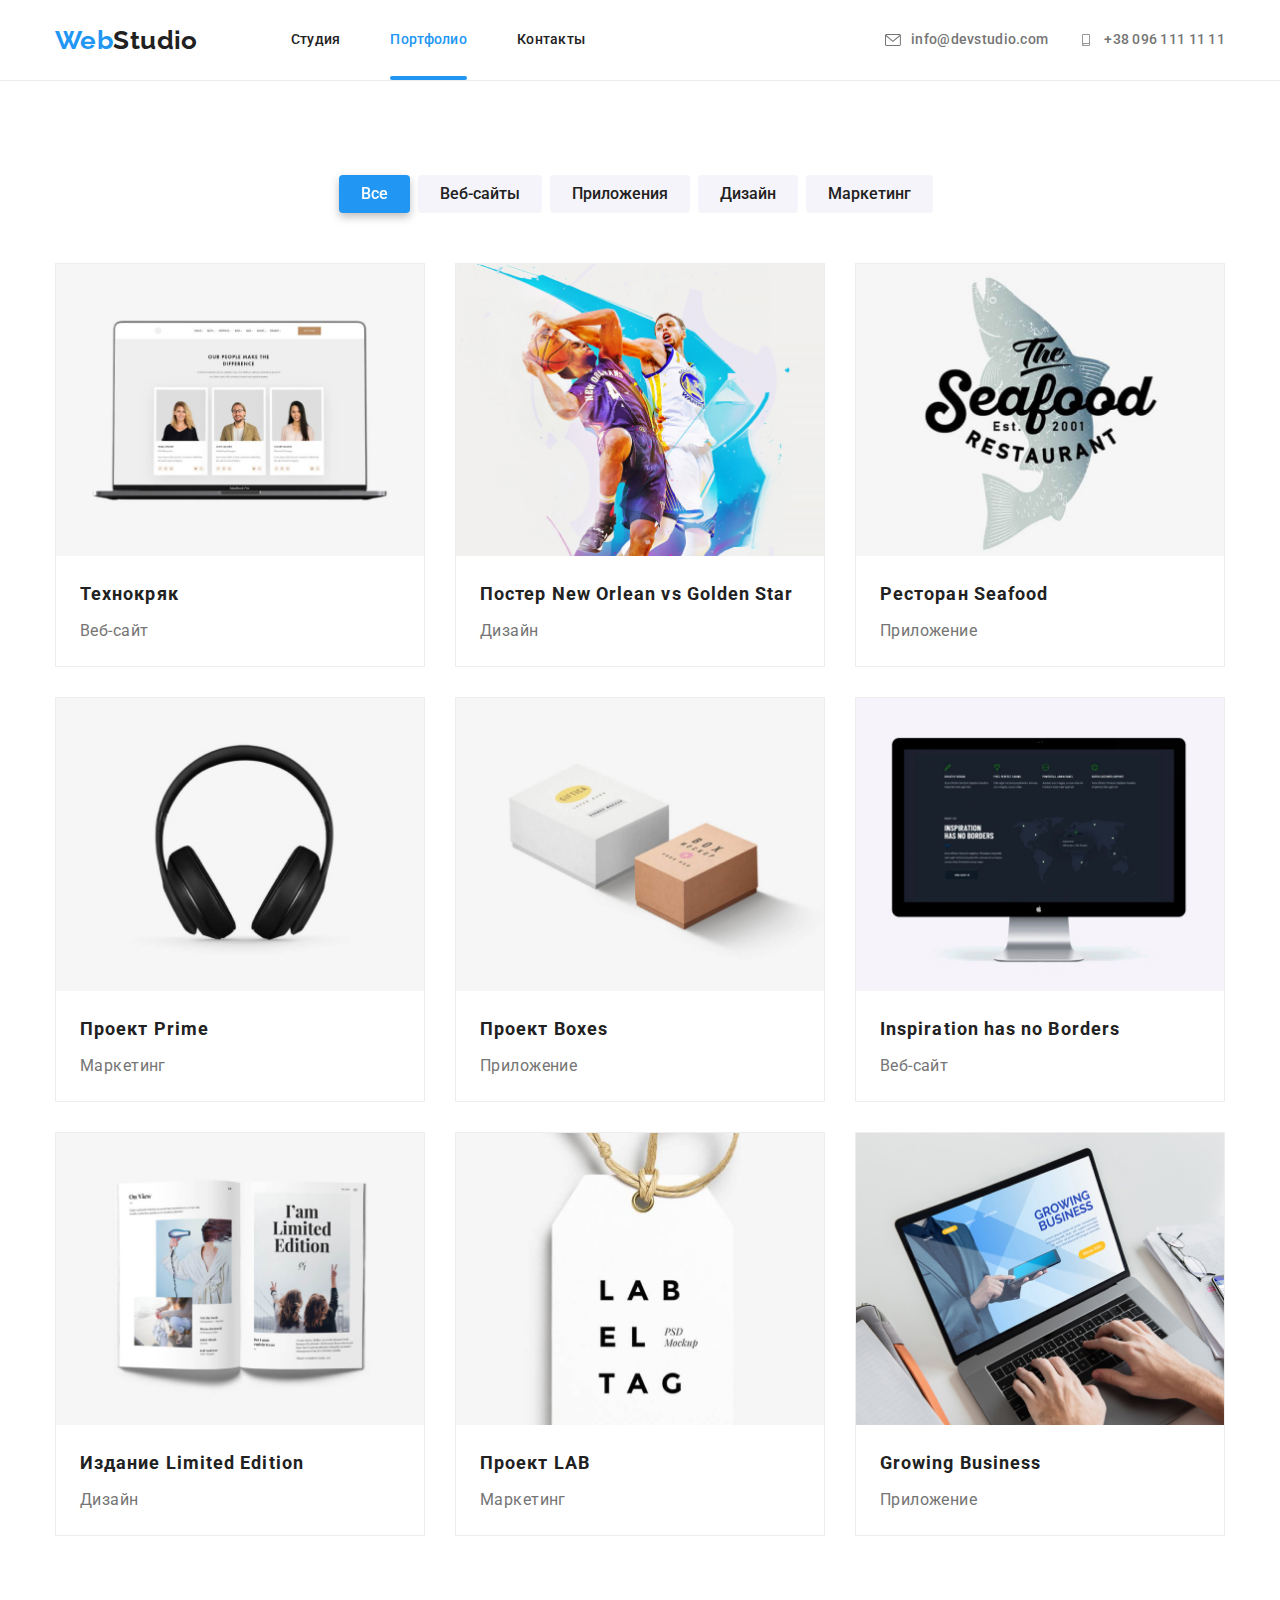
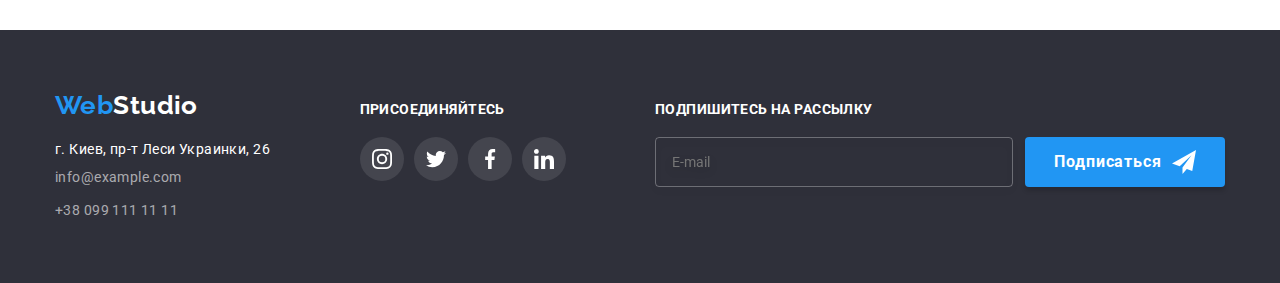
==== commit ddb8dade: "add second changes" ====
--- a/portfolio.html
+++ b/portfolio.html
@@ -17,8 +17,8 @@
     <link rel="stylesheet" href="https://cdn.jsdelivr.net/npm/modern-normalize@1.1.0/modern-normalize.min.css">
     <!-- normalize end -->
     <!-- custom styles start -->
+    <link rel="stylesheet" href="./css/styles.css">
     <link rel="stylesheet" href="./css/main.min.css">
-    <link rel="stylesheet" href="./css/styles.css">
     <!-- custom styles end -->
 </head>
 
@@ -258,35 +258,35 @@
             </div>
             <div class="connect">
                 <h2 class="footer__title">присоединяйтесь</h2>
-                <ul class="connect__list list">
-                    <li class="connect__item">
-                        <a class="connect__link link" href="" target="_blank" rel="noopener noreferrer"
+                <ul class="social list">
+                    <li class="social__item">
+                        <a class="social__link--dark link" href="" target="_blank" rel="noopener noreferrer"
                             aria-label="instagram">
-                            <svg class="connect__icon" width="20" height="20">
+                            <svg class="social__icon" width="20" height="20">
                                 <use href="./images/icons.svg#icon-instagram"></use>
                             </svg>
                         </a>
                     </li>
-                    <li class="connect__item">
-                        <a class="connect__link link" href="" target="_blank" rel="noopener noreferrer"
+                    <li class="social__item">
+                        <a class="social__link--dark link" href="" target="_blank" rel="noopener noreferrer"
                             aria-label="instagram">
-                            <svg class="connect__icon" width="20" height="20">
+                            <svg class="social__icon" width="20" height="20">
                                 <use href="./images/icons.svg#icon-twitter"></use>
                             </svg>
                         </a>
                     </li>
-                    <li class="connect__item">
-                        <a class="connect__link link" href="" target="_blank" rel="noopener noreferrer"
+                    <li class="social__item">
+                        <a class="social__link--dark link" href="" target="_blank" rel="noopener noreferrer"
                             aria-label="instagram">
-                            <svg class="connect__icon" width="20" height="20">
+                            <svg class="social__icon" width="20" height="20">
                                 <use href="./images/icons.svg#icon-facebook"></use>
                             </svg>
                         </a>
                     </li>
-                    <li class="connect__item">
-                        <a class="connect__link link" href="" target="_blank" rel="noopener noreferrer"
+                    <li class="social__item">
+                        <a class="social__link--dark link" href="" target="_blank" rel="noopener noreferrer"
                             aria-label="instagram">
-                            <svg class="connect__icon" width="20" height="20">
+                            <svg class="social__icon" width="20" height="20">
                                 <use href="./images/icons.svg#icon-linkedin"></use>
                             </svg>
                         </a>
@@ -298,7 +298,7 @@
                 <form class="subscription__item">
                     <input class="subscription__mail" type="email" name="email" placeholder="E-mail" />
                     <button class="main__btn" type="submit">Подписаться
-                        <svg class="connect__icon" width="24" height="24">
+                        <svg class="social__icon" width="24" height="24">
                             <use href="./images/icons.svg#icon-tg"></use>
                         </svg>
                     </button>
--- a/css/styles.css
+++ b/css/styles.css
@@ -374,12 +374,12 @@
   margin-bottom: 16px;
 }
 
-.social__list {
+/* .social {
   display: flex;
   align-items: center;
   justify-content: center;
   gap: 10px;
-}
+} */
 
 /* .social__link--light {
   display: flex;
@@ -400,9 +400,9 @@
   background-color: var(--btn-change);
 } */
 
-.social__icon {
+/* .social__icon {
   fill: currentColor;
-}
+} */
 
 /* Section clients */
 
@@ -417,7 +417,7 @@
   gap: 30px;
 }
 
-.clients__item {
+.clients__link {
   display: flex;
   align-items: center;
   justify-content: center;
@@ -433,8 +433,8 @@
   transition: color var(--anim-slow), border var(--anim-slow);
 }
 
-.clients__item:hover,
-.clients__item:focus {
+.clients__link:hover,
+.clients__link:focus {
   color: var(--btn-change);
   border: 1px solid var(--btn-change);
 }
@@ -486,36 +486,6 @@
   margin-bottom: 20px;
 }
 
-/* .connect__link {
-  display: flex;
-  align-items: center;
-  justify-content: center;
-  width: 44px;
-  height: 44px;
-  background-color: rgba(255, 255, 255, 0.1);
-  border-radius: 50%;
-  color: var(--main-dark-theme);
-
-  transition: background-color var(--anim-slow);
-}
-
-.connect__link:hover,
-.connect__link:focus {
-  color: var(--main-dark-theme);
-  background-color: var(--btn-change);
-} */
-
-.connect__icon {
-  fill: currentColor;
-}
-
-.connect__list {
-  display: flex;
-  align-items: center;
-  justify-content: center;
-  gap: 10px;
-}
-
 .footer-list {
   display: flex;
   align-items: baseline;
@@ -539,7 +509,7 @@
   width: 358px;
   height: 50px;
   padding-left: 16px;
-  color: rgba(255, 255, 255, 0.6);
+  color: var(--main-dark-theme);
   border: 1px solid rgba(255, 255, 255, 0.3);
   filter: drop-shadow(0px 4px 4px rgba(0, 0, 0, 0.15));
   border-radius: 4px;
@@ -613,8 +583,18 @@
   border: 1px solid #eeeeee;
 }
 
-.projects__link {
+.projects__item {
   transition: box-shadow var(--anim-slow);
+}
+
+.projects__link:hover .projects__desk {
+  transform: translateY(0);
+}
+
+.projects__item:hover,
+.projects__item:focus {
+  box-shadow: 0px 1px 1px rgba(0, 0, 0, 0.12), 0px 4px 4px rgba(0, 0, 0, 0.06),
+    1px 4px 6px rgba(0, 0, 0, 0.16);
 }
 
 .projects__overlay {
@@ -643,16 +623,6 @@
   transform: translateY(100%);
 
   transition: transform var(--anim-slow);
-}
-
-.projects__link:hover .projects__desk {
-  transform: translateY(0);
-}
-
-.projects__link:hover,
-.projects__link:focus {
-  box-shadow: 0px 1px 1px rgba(0, 0, 0, 0.12), 0px 4px 4px rgba(0, 0, 0, 0.06),
-    1px 4px 6px rgba(0, 0, 0, 0.16);
 }
 
 .projects__box-down {
--- a/css/main.min.css
+++ b/css/main.min.css
@@ -1 +1 @@
-:root{--main-font: "Roboto";--secondary-font: "Raleway";--accent-txt-cl: #2196f3;--main-light-theme: #212121;--second-light-theme: #757575;--main-dark-theme: #ffffff;--btn-change: #188ce8;--bg-buttons: #afb1b8;--items: 3;--indent: 30px;--anim-slow: 250ms cubic-bezier(0.4, 0, 0.2, 1)}.visually-hidden{position:absolute;width:1px;height:1px;margin:-1px;border:0;padding:0;white-space:nowrap;-webkit-clip-path:inset(100%);clip-path:inset(100%);clip:rect(0 0 0 0);overflow:hidden}.section{padding:94px 0}.container{width:1200px;padding-left:15px;padding-right:15px;margin-right:auto;margin-left:auto}.main__btn{display:-webkit-box;display:-ms-flexbox;display:flex;-webkit-box-align:center;-ms-flex-align:center;align-items:center;-webkit-box-pack:center;-ms-flex-pack:center;justify-content:center;gap:10px;width:200px;height:50px;font-weight:700;font-size:16px;line-height:1.88;letter-spacing:.06em;color:var(--main-dark-theme);background-color:var(--accent-txt-cl);-webkit-box-shadow:0px 4px 4px rgba(0,0,0,.15);box-shadow:0px 4px 4px rgba(0,0,0,.15);border-radius:4px;cursor:pointer;border:none;-webkit-transition:background-color var(--anim-slow);transition:background-color var(--anim-slow)}.main__btn:hover,.main__btn:focus{background-color:var(--btn-change)}.modal__btn--close{position:absolute;display:-webkit-box;display:-ms-flexbox;display:flex;-webkit-box-align:center;-ms-flex-align:center;align-items:center;-webkit-box-pack:center;-ms-flex-pack:center;justify-content:center;top:8px;right:8px;width:30px;height:30px;border-radius:50%;border:1px solid rgba(0,0,0,.1);background-color:var(--main-dark-theme);cursor:pointer}.modal__btn--close:hover,.modal__btn--close:focus{fill:var(--btn-change)}.modal__btn--send{margin-left:auto;margin-right:auto}.social__link--light{display:-webkit-box;display:-ms-flexbox;display:flex;-webkit-box-align:center;-ms-flex-align:center;align-items:center;-webkit-box-pack:center;-ms-flex-pack:center;justify-content:center;width:44px;height:44px;background-color:var(--main-dark-theme);border-radius:50%;color:var(--bg-buttons);-webkit-transition:color var(--anim-slow),background-color var(--anim-slow);transition:color var(--anim-slow),background-color var(--anim-slow)}.social__link--light:hover,.social__link--light:focus{color:var(--main-dark-theme);background-color:var(--btn-change)}.connect__link{display:-webkit-box;display:-ms-flexbox;display:flex;-webkit-box-align:center;-ms-flex-align:center;align-items:center;-webkit-box-pack:center;-ms-flex-pack:center;justify-content:center;width:44px;height:44px;background-color:rgba(255,255,255,.1);border-radius:50%;color:var(--main-dark-theme);-webkit-transition:background-color var(--anim-slow);transition:background-color var(--anim-slow)}.connect__link:hover,.connect__link:focus{color:var(--main-dark-theme);background-color:var(--btn-change)}.section__title{font-size:36px;line-height:1.16;text-align:center;color:var(--main-light-theme);margin-bottom:50px}/*# sourceMappingURL=main.min.css.map */+:root{--main-font: "Roboto";--secondary-font: "Raleway";--accent-txt-cl: #2196f3;--main-light-theme: #212121;--second-light-theme: #757575;--main-dark-theme: #ffffff;--btn-change: #188ce8;--bg-buttons: #afb1b8;--items: 3;--indent: 30px;--anim-slow: 250ms cubic-bezier(0.4, 0, 0.2, 1)}.visually-hidden{position:absolute;width:1px;height:1px;margin:-1px;border:0;padding:0;white-space:nowrap;-webkit-clip-path:inset(100%);clip-path:inset(100%);clip:rect(0 0 0 0);overflow:hidden}.section{padding:94px 0}.container{width:1200px;padding-left:15px;padding-right:15px;margin-right:auto;margin-left:auto}.main__btn{display:-webkit-box;display:-ms-flexbox;display:flex;-webkit-box-align:center;-ms-flex-align:center;align-items:center;-webkit-box-pack:center;-ms-flex-pack:center;justify-content:center;gap:10px;width:200px;height:50px;font-weight:700;font-size:16px;line-height:1.88;letter-spacing:.06em;color:var(--main-dark-theme);background-color:var(--accent-txt-cl);-webkit-box-shadow:0px 4px 4px rgba(0,0,0,.15);box-shadow:0px 4px 4px rgba(0,0,0,.15);border-radius:4px;cursor:pointer;border:none;-webkit-transition:background-color var(--anim-slow);transition:background-color var(--anim-slow)}.main__btn:hover,.main__btn:focus{background-color:var(--btn-change)}.modal__btn--close{position:absolute;display:-webkit-box;display:-ms-flexbox;display:flex;-webkit-box-align:center;-ms-flex-align:center;align-items:center;-webkit-box-pack:center;-ms-flex-pack:center;justify-content:center;top:8px;right:8px;width:30px;height:30px;border-radius:50%;border:1px solid rgba(0,0,0,.1);background-color:var(--main-dark-theme);cursor:pointer}.modal__btn--close:hover,.modal__btn--close:focus{fill:var(--btn-change)}.modal__btn--send{margin-left:auto;margin-right:auto}.social{display:-webkit-box;display:-ms-flexbox;display:flex;-webkit-box-align:center;-ms-flex-align:center;align-items:center;-webkit-box-pack:center;-ms-flex-pack:center;justify-content:center;gap:10px}.social__link--light{display:-webkit-box;display:-ms-flexbox;display:flex;-webkit-box-align:center;-ms-flex-align:center;align-items:center;-webkit-box-pack:center;-ms-flex-pack:center;justify-content:center;width:44px;height:44px;background-color:var(--main-dark-theme);border-radius:50%;color:var(--bg-buttons);-webkit-transition:color var(--anim-slow),background-color var(--anim-slow);transition:color var(--anim-slow),background-color var(--anim-slow)}.social__link--dark{display:-webkit-box;display:-ms-flexbox;display:flex;-webkit-box-align:center;-ms-flex-align:center;align-items:center;-webkit-box-pack:center;-ms-flex-pack:center;justify-content:center;width:44px;height:44px;background-color:rgba(255,255,255,.1);border-radius:50%;color:var(--main-dark-theme);-webkit-transition:background-color var(--anim-slow);transition:background-color var(--anim-slow)}.social__link--light:hover,.social__link--light:focus{color:var(--main-dark-theme);background-color:var(--btn-change)}.social__link--dark:hover,.social__link--dark:focus{background-color:var(--btn-change)}.social__icon{fill:currentColor}.section__title{font-size:36px;line-height:1.16;text-align:center;color:var(--main-light-theme);margin-bottom:50px}/*# sourceMappingURL=main.min.css.map */